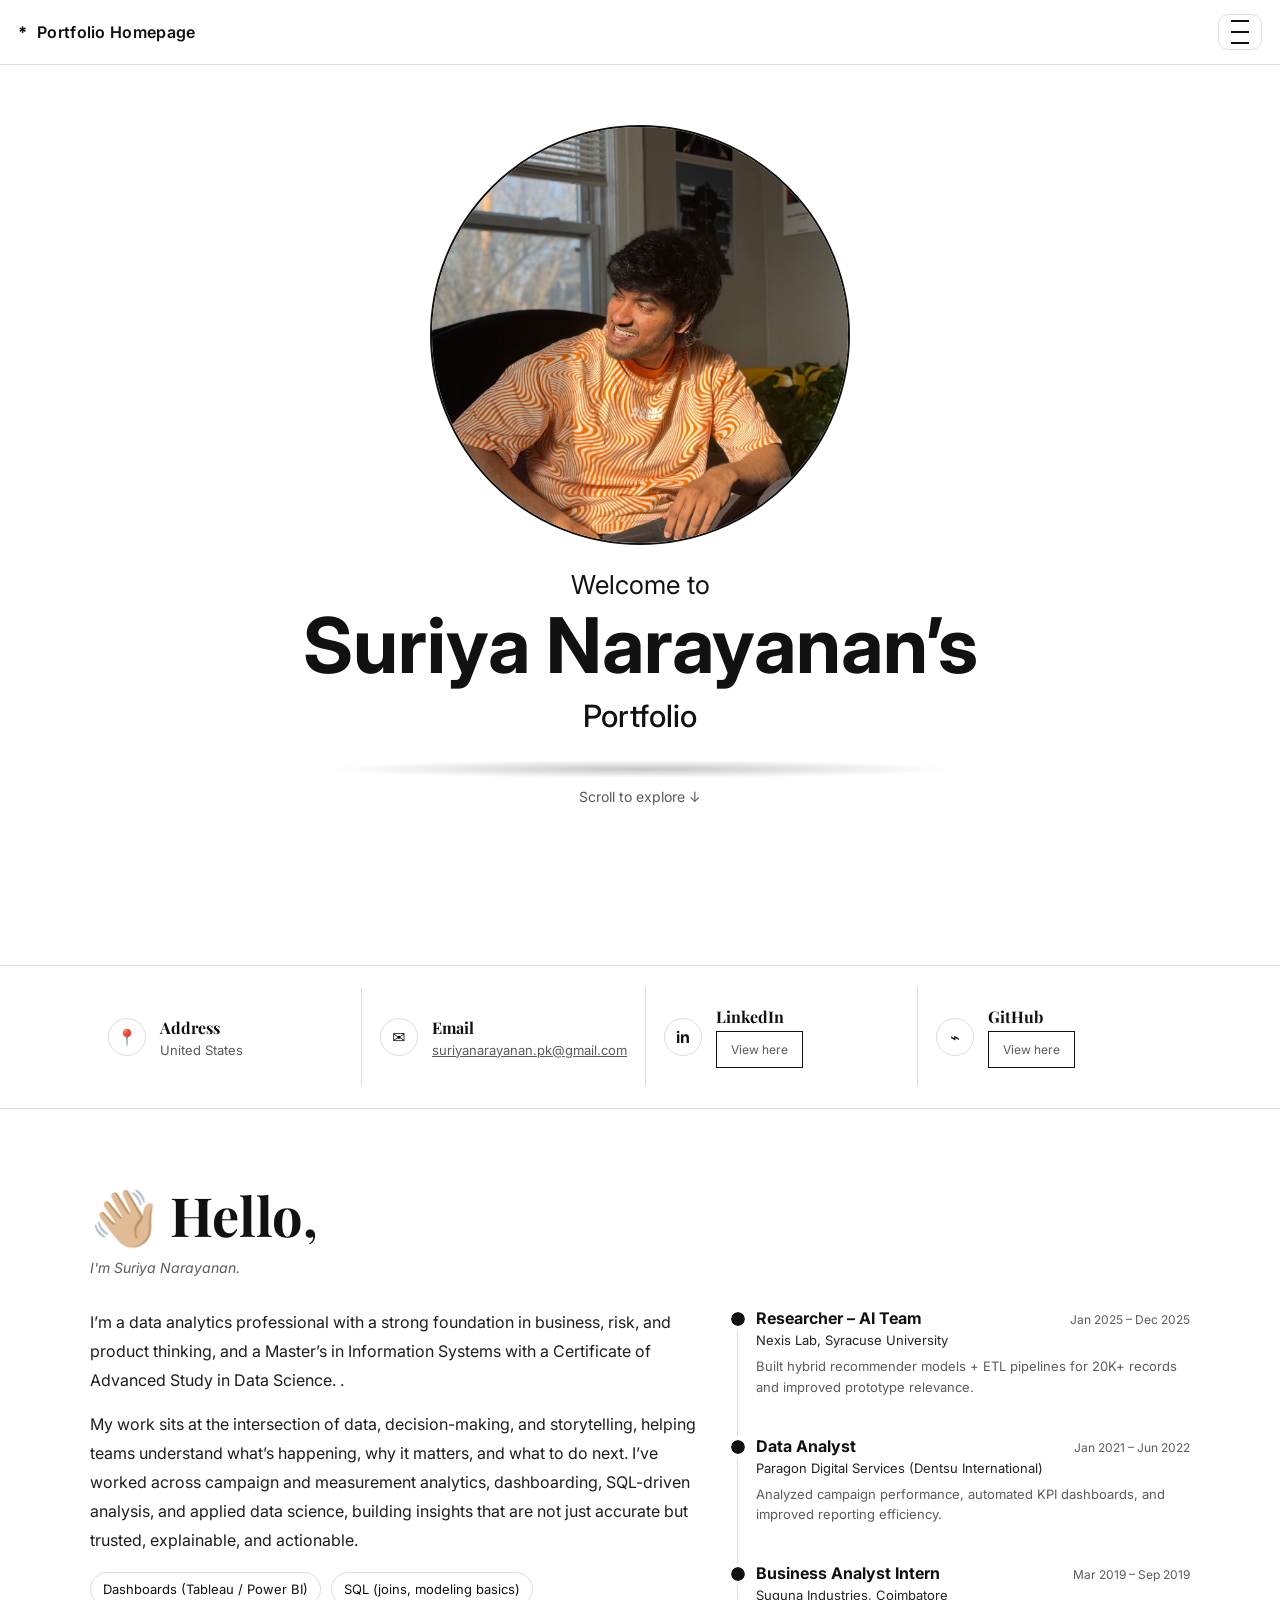
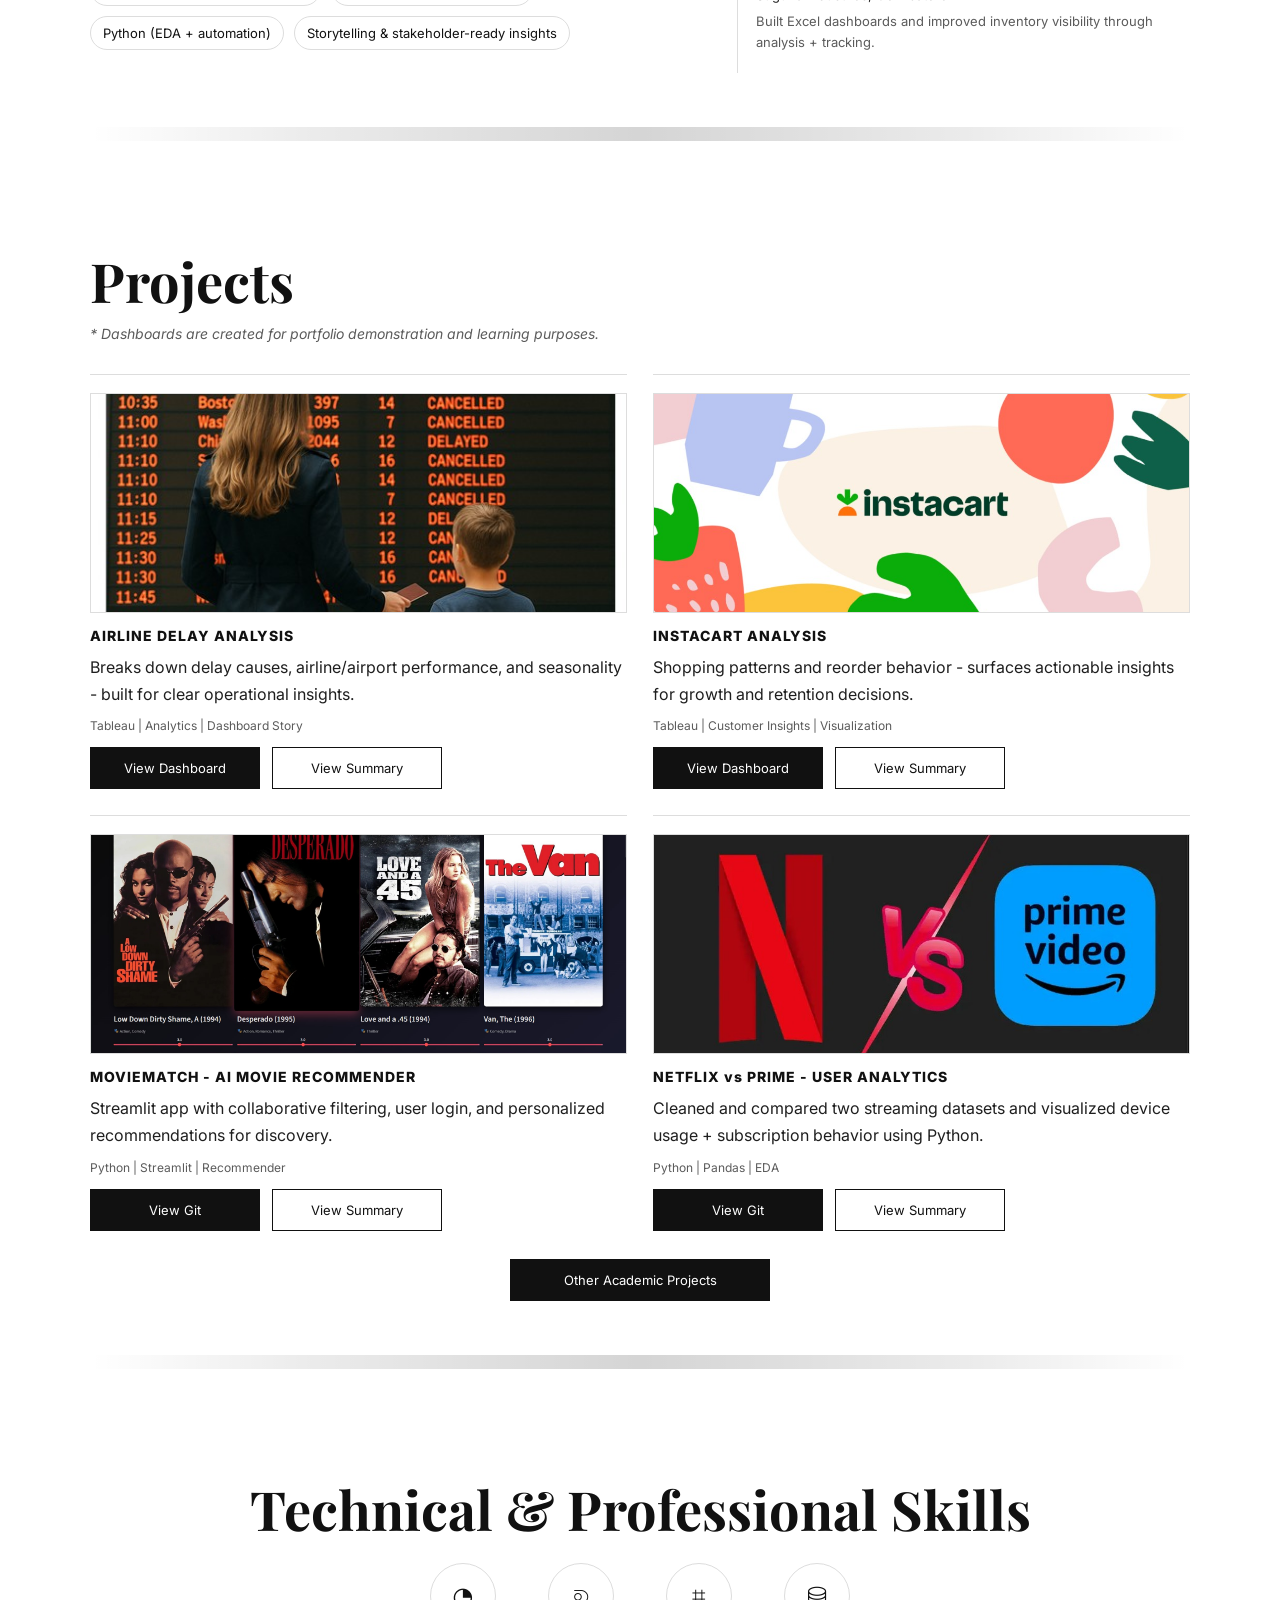
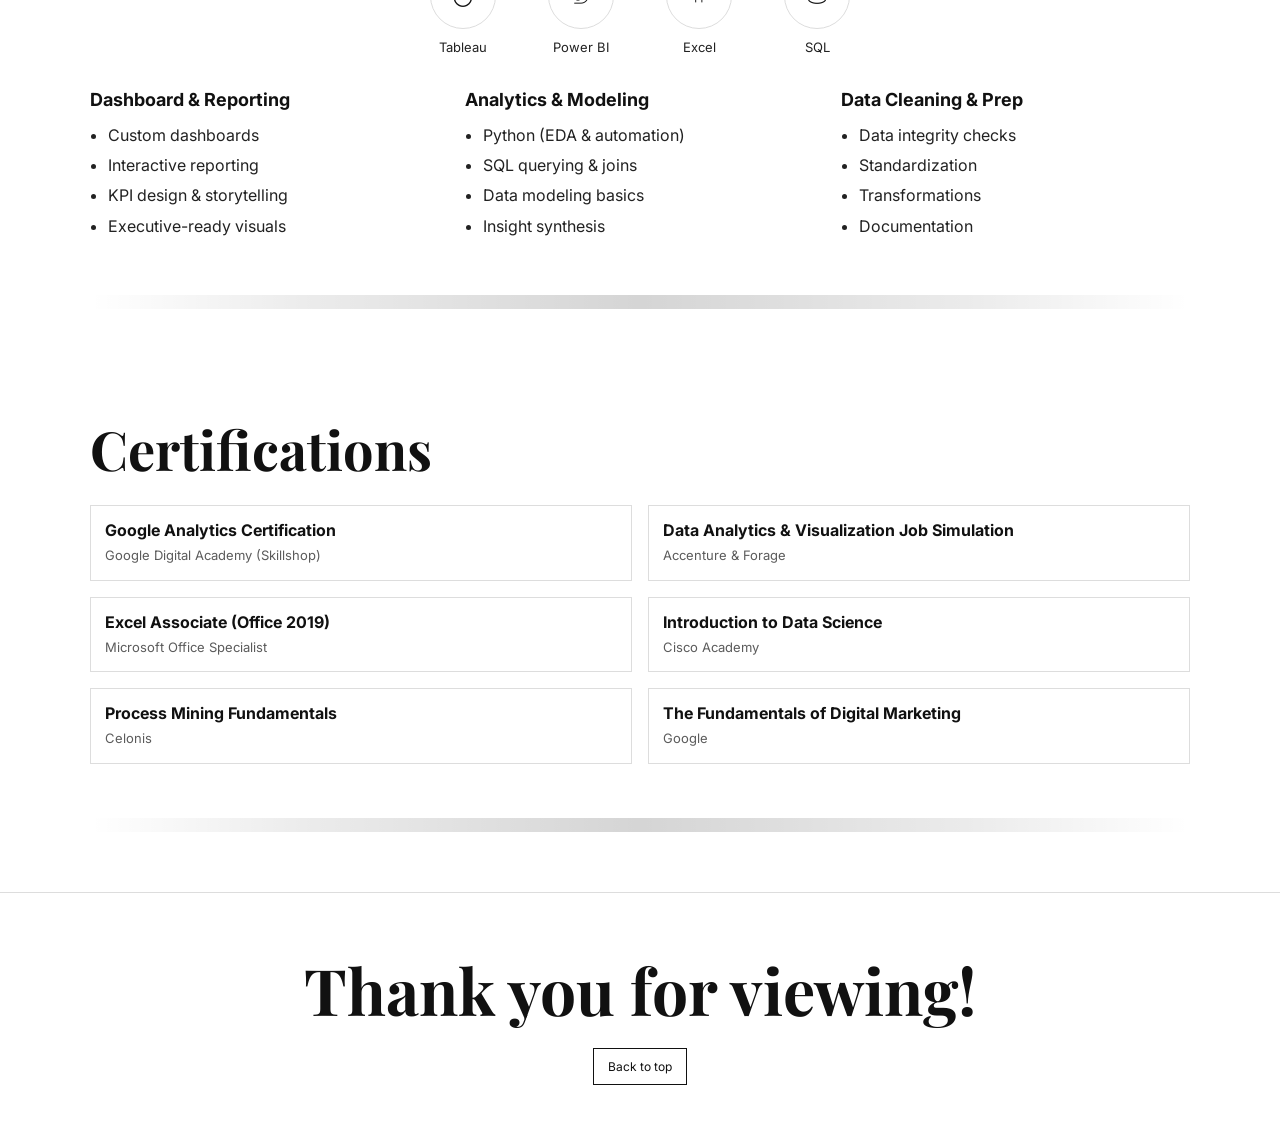
==== index.html @ f756550f "Update homepage animation" ====
<!doctype html>
<html lang="en">
<head>
  <meta charset="utf-8" />
  <meta name="viewport" content="width=device-width,initial-scale=1" />
  <title>Suriya Narayanan | Portfolio</title>
  <link rel="stylesheet" href="style.css" />

  <!-- Icons (simple + recruiter-safe) -->
  <link rel="preconnect" href="https://fonts.googleapis.com">
  <link rel="preconnect" href="https://fonts.gstatic.com" crossorigin>
  <link href="https://fonts.googleapis.com/css2?family=Inter:wght@400;500;600&family=Playfair+Display:wght@500;600;700&display=swap" rel="stylesheet">
</head>

<body>
  <!-- Top bar -->
  <header class="topbar">
    <div class="topbar__inner">
      <div class="brand">
        <span class="brand__mark">*</span>
        <span class="brand__text">Portfolio Homepage</span>
      </div>

      <button class="menuBtn" id="menuBtn" aria-label="Open navigation" aria-expanded="false">
        <span></span><span></span><span></span>
      </button>
    </div>

    <!-- Slide-down menu -->
    <nav class="menu" id="menu" aria-label="Primary navigation">
      <a href="#about">About</a>
      <a href="#projects">Projects</a>
      <a href="#skills">Skills</a>
      <a href="#certifications">Certifications</a>
      <a href="#contact">Contact</a>
      <a href="other-academic-projects.html">Other Academic Projects</a>
    </nav>
  </header>

  <!-- HERO -->
 <header id="home" class="hero">
  <div class="hero_inner">
    <img class="hero_avatar" src="assets/profile.jpg" alt="Suriya Narayanan" />

    <p class="hero_kicker">Welcome to</p>

    <h1 class="hero_title reveal">
        Suriya  Narayanan’s
    </h1>

    <h2 class="hero_subtitle">Portfolio</h2>

    <div class="brush_divider" aria-hidden="true"></div>

    <p class="hero_scroll">Scroll to explore ↓</p>
  </div>
</header>

    <!-- CONTACT STRIP (you wanted this to appear after a small scroll) -->
    <section class="contactStrip" id="contact">
      <div class="contactStrip__inner">
        <div class="contactCard">
          <div class="contactIcon">📍</div>
          <div>
            <div class="contactLabel">Address</div>
            <div class="contactValue">United States</div>
          </div>
        </div>

        <div class="contactCard">
          <div class="contactIcon">✉️</div>
          <div>
            <div class="contactLabel">Email</div>
            <div class="contactValue">
              <a href="mailto:suriyanarayanan.pk@gmail.com">suriyanarayanan.pk@gmail.com</a>
            </div>
          </div>
        </div>

        <div class="contactCard">
          <div class="contactIcon">in</div>
          <div>
            <div class="contactLabel">LinkedIn</div>
            <div class="contactValue">
              <a class="miniBtn" target="_blank" rel="noopener" href="https://www.linkedin.com/in/suriya-narayanan-syr18">View here</a>
            </div>
          </div>
        </div>

        <div class="contactCard">
          <div class="contactIcon">⌁</div>
          <div>
            <div class="contactLabel">GitHub</div>
            <div class="contactValue">
              <a class="miniBtn" target="_blank" rel="noopener" href="https://github.com/suriyanarayanan18">View here</a>
            </div>
          </div>
        </div>
      </div>
    </section>

    <!-- ABOUT -->
    <section class="section" id="about">
      <div class="container">
        <h3 class="sectionTitle">👋🏼 Hello,
        </h3>
        <p class="sectionNote">I'm Suriya Narayanan.</p>

        <div class="aboutGrid">
          <!-- LEFT: text -->
          <div class="aboutText">
            <p class="lead">
              I’m a data analytics professional with a strong foundation in business, risk, and product thinking, 
              and a Master’s in Information Systems with a Certificate of Advanced Study in Data Science. 
              .
            </p>

            <p>
              My work sits at the intersection of data, decision-making, and storytelling, helping teams understand what’s happening, why it matters, and what to do next.
            I’ve worked across campaign and measurement analytics, dashboarding, SQL-driven analysis, and applied data science, building insights that are not just accurate but trusted, explainable, and actionable.
            </p>

            <div class="aboutBullets">
              <div class="pill">Dashboards (Tableau / Power BI)</div>
              <div class="pill">SQL (joins, modeling basics)</div>
              <div class="pill">Python (EDA + automation)</div>
              <div class="pill">Storytelling & stakeholder-ready insights</div>
            </div>
          </div>

          <!-- RIGHT: timeline / flow -->
          <div class="timeline" aria-label="Experience timeline">
            <div class="timelineItem">
              <div class="dot"></div>
              <div class="timelineContent">
                <div class="timelineTop">
                  <span class="timelineRole">Researcher – AI Team</span>
                  <span class="timelineYear">Jan 2025 – Dec 2025</span>
                </div>
                <div class="timelineOrg">Nexis Lab, Syracuse University</div>
                <div class="timelineDesc">
                  Built hybrid recommender models + ETL pipelines for 20K+ records and improved prototype relevance. 
                </div>
              </div>
            </div>

            <div class="timelineItem">
              <div class="dot"></div>
              <div class="timelineContent">
                <div class="timelineTop">
                  <span class="timelineRole">Data Analyst</span>
                  <span class="timelineYear">Jan 2021 – Jun 2022</span>
                </div>
                <div class="timelineOrg">Paragon Digital Services (Dentsu International)</div>
                <div class="timelineDesc">
                  Analyzed campaign performance, automated KPI dashboards, and improved reporting efficiency. 
                </div>
              </div>
            </div>

            <div class="timelineItem">
              <div class="dot"></div>
              <div class="timelineContent">
                <div class="timelineTop">
                  <span class="timelineRole">Business Analyst Intern</span>
                  <span class="timelineYear">Mar 2019 – Sep 2019</span>
                </div>
                <div class="timelineOrg">Suguna Industries, Coimbatore</div>
                <div class="timelineDesc">
                  Built Excel dashboards and improved inventory visibility through analysis + tracking. 
                </div>
              </div>
            </div>

          </div>
        </div>

        <div class="divider" aria-hidden="true"></div>
      </div>
    </section>

    <!-- PROJECTS -->
    <section class="section" id="projects">
      <div class="container">
        <h2 class="sectionTitle">Projects</h2>
        <p class="sectionNote">* Dashboards are created for portfolio demonstration and learning purposes.</p>

        <div class="projectGrid">

          <!-- 1: Airline -->
          <article class="projectCard">
            <img class="projectImg" src="assets/airline.jpg" alt="Airline Delay Analysis preview" />
            <div class="projectBody">
              <h3 class="projectTitle">AIRLINE DELAY ANALYSIS</h3>
              <p class="projectDesc">
                Breaks down delay causes, airline/airport performance, and seasonality - built for clear operational insights.
              </p>
              <p class="projectMeta">Tableau | Analytics | Dashboard Story</p>

              <div class="btnRow">
                <a class="btn btnPrimary" href="https://public.tableau.com/app/profile/suriya.narayanan8214/viz/VADFINAL/Story1">View Dashboard</a>
                <a class="btn btnGhost" href="airline-delay-summary.html">View Summary</a>
              </div>
            </div>
          </article>

          <!-- 2: Instacart -->
          <article class="projectCard">
            <img class="projectImg" src="assets/instacart.jpg" alt="Instacart Analysis preview" />
            <div class="projectBody">
              <h3 class="projectTitle">INSTACART ANALYSIS</h3>
              <p class="projectDesc">
                Shopping patterns and reorder behavior - surfaces actionable insights for growth and retention decisions.
              </p>
              <p class="projectMeta">Tableau | Customer Insights | Visualization</p>

              <div class="btnRow">
                <a class="btn btnPrimary" href="https://public.tableau.com/app/profile/suriya.narayanan8214/viz/INSTACARTAnalysis/InstacartAnalysis">View Dashboard</a>
                <a class="btn btnGhost" href="instacart-summary.html">View Summary</a>
              </div>
            </div>
          </article>

          <!-- 3: MovieMatch (bottom left) -->
          <article class="projectCard">
            <img class="projectImg" src="assets/moviematch.jpg" alt="MovieMatch preview" />
            <div class="projectBody">
              <h3 class="projectTitle">MOVIEMATCH - AI MOVIE RECOMMENDER</h3>
              <p class="projectDesc">
                Streamlit app with collaborative filtering, user login, and personalized recommendations for discovery.
              </p>
              <p class="projectMeta">Python | Streamlit | Recommender</p>

              <div class="btnRow">
                <a class="btn btnPrimary" target="_blank" rel="noopener" href="https://github.com/suriyanarayanan18/Movie-match">View Git</a>
                <a class="btn btnGhost" href="moviematch-summary.html">View Summary</a>
              </div>
            </div>
          </article>

          <!-- 4: Netflix vs Prime (bottom right) -->
          <article class="projectCard">
            <img class="projectImg" src="assets/netflixprime.jpg" alt="Netflix vs Prime preview" />
            <div class="projectBody">
              <h3 class="projectTitle">NETFLIX vs PRIME - USER ANALYTICS</h3>
              <p class="projectDesc">
                Cleaned and compared two streaming datasets and visualized device usage + subscription behavior using Python.
              </p>
              <p class="projectMeta">Python | Pandas | EDA</p>

              <div class="btnRow">
                <a class="btn btnPrimary" target="_blank" rel="noopener" href="https://github.com/suriyanarayanan18">View Git</a>
                <a class="btn btnGhost" href="streaming-summary.html">View Summary</a>
              </div>
            </div>
          </article>

        </div>

        <div class="centerCta">
          <a class="btn btnPrimary btnWide" href="other-academic-projects.html">Other Academic Projects</a>
        </div>

        <div class="divider" aria-hidden="true"></div>
      </div>
    </section>

    <!-- SKILLS -->
    <section class="section" id="skills">
      <div class="container">
        <h2 class="sectionTitle center">Technical &amp; Professional Skills</h2>

        <div class="skillIcons">
          <div class="skillIcon">
            <div class="skillCircle">◔</div>
            <div class="skillLabel">Tableau</div>
          </div>
          <div class="skillIcon">
            <div class="skillCircle">⟄</div>
            <div class="skillLabel">Power BI</div>
          </div>
          <div class="skillIcon">
            <div class="skillCircle">⌗</div>
            <div class="skillLabel">Excel</div>
          </div>
          <div class="skillIcon">
            <div class="skillCircle">⛁</div>
            <div class="skillLabel">SQL</div>
          </div>
        </div>

        <div class="skillsGrid">
          <div class="skillBlock">
            <h3>Dashboard &amp; Reporting</h3>
            <ul>
              <li>Custom dashboards</li>
              <li>Interactive reporting</li>
              <li>KPI design &amp; storytelling</li>
              <li>Executive-ready visuals</li>
            </ul>
          </div>

          <div class="skillBlock">
            <h3>Analytics &amp; Modeling</h3>
            <ul>
              <li>Python (EDA &amp; automation)</li>
              <li>SQL querying &amp; joins</li>
              <li>Data modeling basics</li>
              <li>Insight synthesis</li>
            </ul>
          </div>

          <div class="skillBlock">
            <h3>Data Cleaning &amp; Prep</h3>
            <ul>
              <li>Data integrity checks</li>
              <li>Standardization</li>
              <li>Transformations</li>
              <li>Documentation</li>
            </ul>
          </div>
        </div>

        <div class="divider" aria-hidden="true"></div>
      </div>
    </section>

    <!-- CERTIFICATIONS -->
    <section class="section" id="certifications">
      <div class="container">
        <h2 class="sectionTitle">Certifications</h2>

        <div class="certGrid">
          <div class="certCard">
            <div class="certTitle">Google Analytics Certification</div>
            <div class="certMeta">Google Digital Academy (Skillshop)</div>
          </div>

          <div class="certCard">
            <div class="certTitle">Data Analytics &amp; Visualization Job Simulation</div>
            <div class="certMeta">Accenture &amp; Forage</div>
          </div>

          <div class="certCard">
            <div class="certTitle">Excel Associate (Office 2019)</div>
            <div class="certMeta">Microsoft Office Specialist</div>
          </div>

          <div class="certCard">
            <div class="certTitle">Introduction to Data Science</div>
            <div class="certMeta">Cisco Academy</div>
          </div>
        

         <div class="certCard">
            <div class="certTitle">Process Mining Fundamentals</div>
            <div class="certMeta">Celonis</div>
          </div>
        

         <div class="certCard">
            <div class="certTitle">The Fundamentals of Digital Marketing</div>
            <div class="certMeta">Google</div>
          </div>
        </div>

        

        <div class="divider" aria-hidden="true"></div>
      </div>
    </section>

    <!-- FOOTER -->
    <footer class="footer">
      <div class="footer__inner">
        <h3 class="footerTitle">Thank you for viewing!</h3>
        <a class="miniBtn" href="#top">Back to top</a>
      </div>
    </footer>
  </main>

  <script src="script.js"></script>
</body>
</html>
---- style.css ----
:root{
  --bg: #ffffff;
  --ink: #111111;
  --muted: #5b5b5b;
  --line: #dddddd;

  --serif: "Playfair Display", serif;
  --sans: "Inter", system-ui, -apple-system, Segoe UI, Roboto, Arial, sans-serif;
}

*{ box-sizing:border-box; }
html{ scroll-behavior:smooth; }
body{
  margin:0;
  background:var(--bg);
  color:var(--ink);
  font-family:var(--sans);
}

a{ color:inherit; }
.container{
  width:min(1100px, 92vw);
  margin:0 auto;
}

/* ===== Top bar ===== */
.topbar{
  position:sticky;
  top:0;
  z-index:50;
  background:rgba(255,255,255,0.92);
  backdrop-filter: blur(6px);
  border-bottom:1px solid var(--line);
}
.topbar__inner{
  display:flex;
  align-items:center;
  justify-content:space-between;
  padding:14px 18px;
}
.brand{
  display:flex;
  align-items:center;
  gap:10px;
  font-family:var(--sans);
}
.brand__mark{ font-weight:800; }
.brand__text{ font-weight:600; letter-spacing:0.3px; }

.menuBtn{
  width:44px;
  height:36px;
  border:1px solid var(--line);
  background:#fff;
  border-radius:10px;
  display:grid;
  place-items:center;
  cursor:pointer;
}
.menuBtn span{
  display:block;
  width:18px;
  height:2px;
  background:#111;
  margin:2px 0;
}

.menu{
  display:none;
  border-top:1px solid var(--line);
  padding:10px 18px 16px;
  gap:10px;
}
.menu.open{ display:flex; flex-wrap:wrap; }
.menu a{
  text-decoration:none;
  border:1px solid var(--line);
  padding:8px 10px;
  border-radius:999px;
  font-size:14px;
  background:#fff;
}
.menu a:hover{ border-color:#bbb; }

/* ===== HERO ===== */
.hero{
  min-height: 100vh;
  display: flex;
  align-items: flex-start;   /* move content up */
  justify-content: center;
  padding: 60px 24px 80px;   /* reduce top padding */
}

.hero_inner{
  width: min(980px, 100%);
  text-align: center;
  margin-inline: auto;
}

/* BIGGER IMAGE */
.hero_avatar{
  width: 420px;     /* 🔥 increased from 320 */
  height: 420px;
  border-radius: 50%;
  object-fit: cover;
  border: 2px solid #111;
  display: block;
  margin: 0 auto 24px;
}

/* Welcome text */
.hero_kicker{
  font-size: 26px;
  margin: 0 0 6px;
}

/* Name */
.hero_title{
  font-size: clamp(48px, 6vw, 84px);
  line-height: 1.05;
  margin: 0 0 10px;
}

/* Subtitle */
.hero_subtitle{
  font-size: clamp(22px, 2.4vw, 36px);
  margin: 0;
  font-weight: 500;
}

/* brush divider */
.brush_divider{
  width: min(620px, 92%);
  height: 18px;
  margin: 26px auto 10px;
  background: radial-gradient(closest-side, rgba(0,0,0,0.4), rgba(0,0,0,0.0));
  opacity: 0.55;
}

/* scroll hint */
.hero_scroll{
  margin-top: 8px;
  font-size: 14px;
  opacity: 0.7;
}
/* “paint brush” divider (minimal, black/gray) */
.brushDivider{
  width:min(680px, 86vw);
  height:18px;
  margin:26px auto 10px;
  border-radius:999px;
  background:
    linear-gradient(90deg,
      rgba(0,0,0,0) 0%,
      rgba(0,0,0,0.18) 18%,
      rgba(0,0,0,0.35) 50%,
      rgba(0,0,0,0.18) 82%,
      rgba(0,0,0,0) 100%);
  filter: blur(0.1px);
  opacity:0.8;
}

/* ===== Contact strip ===== */
.contactStrip{
  border-top:1px solid var(--line);
  border-bottom:1px solid var(--line);
  padding:22px 0;
}
.contactStrip__inner{
  width:min(1100px, 92vw);
  margin:0 auto;
  display:grid;
  grid-template-columns: repeat(4, 1fr);
  gap:0;
}
.contactCard{
  display:flex;
  gap:14px;
  align-items:center;
  padding:18px 18px;
  border-right:1px solid var(--line);
}
.contactCard:last-child{ border-right:none; }

.contactIcon{
  width:38px;
  height:38px;
  border:1px solid var(--line);
  border-radius:999px;
  display:grid;
  place-items:center;
  font-weight:700;
}
.contactLabel{
  font-family:var(--serif);
  font-weight:700;
}
.contactValue{
  margin-top:4px;
  font-size:13px;
  color:var(--muted);
}
.contactValue a{ color:inherit; }

/* ===== Sections ===== */
.section{ padding:70px 0 28px; }
.sectionTitle{
  font-family:var(--serif);
  font-size:54px;
  margin:0 0 8px;
}
.sectionTitle.center{ text-align:center; }
.sectionNote{
  margin:0 0 32px;
  color:var(--muted);
  font-size:14px;
  font-style:italic;
}

/* minimal divider between sections */
.divider{
  margin:54px 0 6px;
  height:14px;
  border-radius:999px;
  background:
    linear-gradient(90deg,
      rgba(0,0,0,0) 0%,
      rgba(0,0,0,0.14) 20%,
      rgba(0,0,0,0.30) 50%,
      rgba(0,0,0,0.14) 80%,
      rgba(0,0,0,0) 100%);
  opacity:0.55;
}

/* ===== About (text left, timeline right) ===== */
.aboutGrid{
  display:grid;
  grid-template-columns: 1.15fr 0.85fr;
  gap:34px;
  align-items:start;
}
.lead{
  font-size:16px;
  line-height:1.8;
  margin:0 0 14px;
}
.aboutText p{
  line-height:1.8;
  color:#1d1d1d;
}
.aboutBullets{
  margin-top:18px;
  display:flex;
  flex-wrap:wrap;
  gap:10px;
}
.pill{
  border:1px solid var(--line);
  border-radius:999px;
  padding:8px 12px;
  font-size:13px;
  background:#fff;
}

.timeline{
  border-left:1px solid var(--line);
  padding-left:18px;
}
.timelineItem{
  position:relative;
  padding:0 0 20px 0;
  margin:0 0 18px 0;
}
.timelineItem:last-child{ margin-bottom:0; }
.dot{
  position:absolute;
  left:-25px;
  top:4px;
  width:14px;
  height:14px;
  border-radius:999px;
  background:#111;
  outline:4px solid #fff;
}
.timelineTop{
  display:flex;
  justify-content:space-between;
  gap:12px;
  align-items:baseline;
}
.timelineRole{
  font-weight:700;
}
.timelineYear{
  color:var(--muted);
  font-size:12px;
  white-space:nowrap;
}
.timelineOrg{
  color:#222;
  margin-top:4px;
  font-size:13px;
}
.timelineDesc{
  margin-top:8px;
  color:var(--muted);
  font-size:13px;
  line-height:1.6;
}

/* ===== Projects ===== */
.projectGrid{
  display:grid;
  grid-template-columns: repeat(2, 1fr);
  gap:26px;
}
.projectCard{
  border-top:1px solid var(--line);
  padding-top:18px;
  display:grid;
  grid-template-columns: 1fr;
  gap:14px;
}
.projectImg{
  width:100%;
  height:220px;
  object-fit:cover;
  border:1px solid var(--line);
  background:#f6f6f6;
}
.projectTitle{
  margin:0;
  font-size:14px;
  letter-spacing:1px;
  font-weight:800;
}
.projectDesc{
  margin:10px 0 10px;
  color:#1f1f1f;
  line-height:1.7;
}
.projectMeta{
  margin:0 0 14px;
  font-size:12px;
  color:var(--muted);
}

/* Buttons (all equal sizing) */
.btnRow{
  display:flex;
  gap:12px;
  flex-wrap:wrap;
}
.btn{
  display:inline-flex;
  justify-content:center;
  align-items:center;
  text-decoration:none;
  font-size:13px;
  padding:10px 12px;
  border-radius:0;
  border:1px solid #111;
  min-width:170px;     /* equal width */
  height:42px;         /* equal height */
}
.btnPrimary{
  background:#111;
  color:#fff;
}
.btnGhost{
  background:#fff;
  color:#111;
}
.btn:hover{ opacity:0.92; }

.centerCta{
  display:flex;
  justify-content:center;
  margin-top:28px;
}
.btnWide{ min-width:260px; }

/* ===== Skills ===== */
.skillIcons{
  display:flex;
  justify-content:center;
  gap:52px;
  margin:18px 0 34px;
}
.skillIcon{ text-align:center; }
.skillCircle{
  width:66px;
  height:66px;
  border-radius:999px;
  border:1px solid var(--line);
  display:grid;
  place-items:center;
  font-size:24px;
}
.skillLabel{
  margin-top:10px;
  font-size:13px;
  color:#222;
}

.skillsGrid{
  display:grid;
  grid-template-columns: repeat(3, 1fr);
  gap:26px;
}
.skillBlock h3{
  margin:0 0 10px;
  font-size:18px;
}
.skillBlock ul{
  margin:0;
  padding-left:18px;
  color:#222;
  line-height:1.9;
}

/* ===== Certifications ===== */
.certGrid{
  display:grid;
  grid-template-columns: repeat(2, 1fr);
  gap:16px;
  margin-top:20px;
}
.certCard{
  border:1px solid var(--line);
  padding:14px 14px;
  background:#fff;
}
.certTitle{
  font-weight:700;
}
.certMeta{
  margin-top:6px;
  color:var(--muted);
  font-size:13px;
  line-height:1.5;
}
.smallNote{
  margin-top:12px;
  color:var(--muted);
  font-size:12px;
}

/* ===== Footer ===== */
.footer{
  margin-top:26px;
  border-top:1px solid var(--line);
  padding:54px 0 60px;
}
.footer__inner{
  width:min(920px, 92vw);
  margin:0 auto;
  text-align:center;
}
.footerTitle{
  font-family:var(--serif);
  font-size:64px;
  margin:0 0 16px;
}

.miniBtn{
  display:inline-block;
  text-decoration:none;
  border:1px solid #111;
  padding:10px 14px;
  font-size:12px;
  background:#fff;
}

/* ===== Responsive ===== */
@media (max-width: 980px){
  .hero__title{ font-size:52px; }
  .sectionTitle{ font-size:44px; }

  .contactStrip__inner{ grid-template-columns:1fr 1fr; }
  .contactCard{ border-right:none; border-bottom:1px solid var(--line); }
  .contactCard:nth-last-child(-n+2){ border-bottom:none; }

  .aboutGrid{ grid-template-columns:1fr; }
  .projectGrid{ grid-template-columns:1fr; }
  .skillsGrid{ grid-template-columns:1fr; }
  .certGrid{ grid-template-columns:1fr; }
}
/* ===== Name reveal animation ===== */
.reveal {
  opacity: 0;
  transform: translateY(18px);
  transition: opacity 900ms ease, transform 900ms ease;
  will-change: opacity, transform;
}

.reveal.is-visible {
  opacity: 1;
  transform: translateY(0);
}

/* Optional: reduce motion for accessibility */
@media (prefers-reduced-motion: reduce) {
  .reveal {
    transition: none;
    transform: none;
    opacity: 1;
  }
}
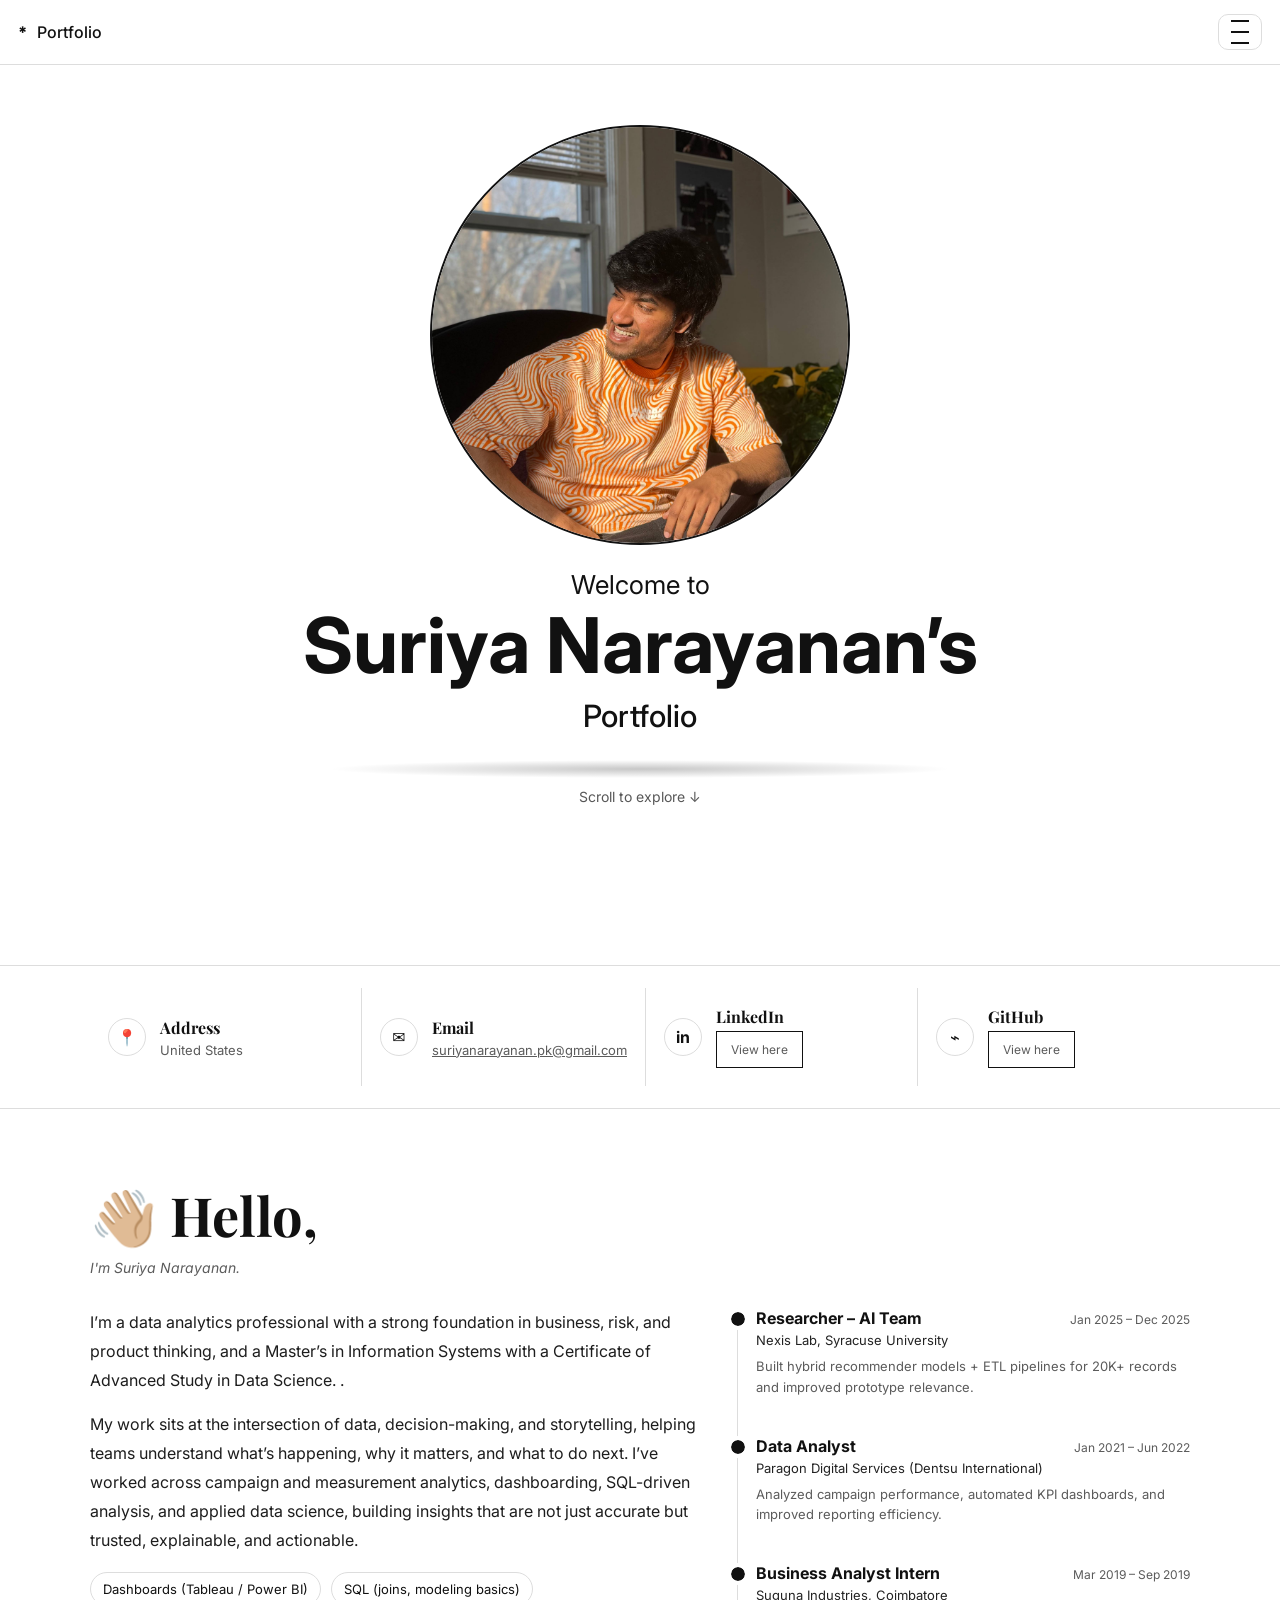
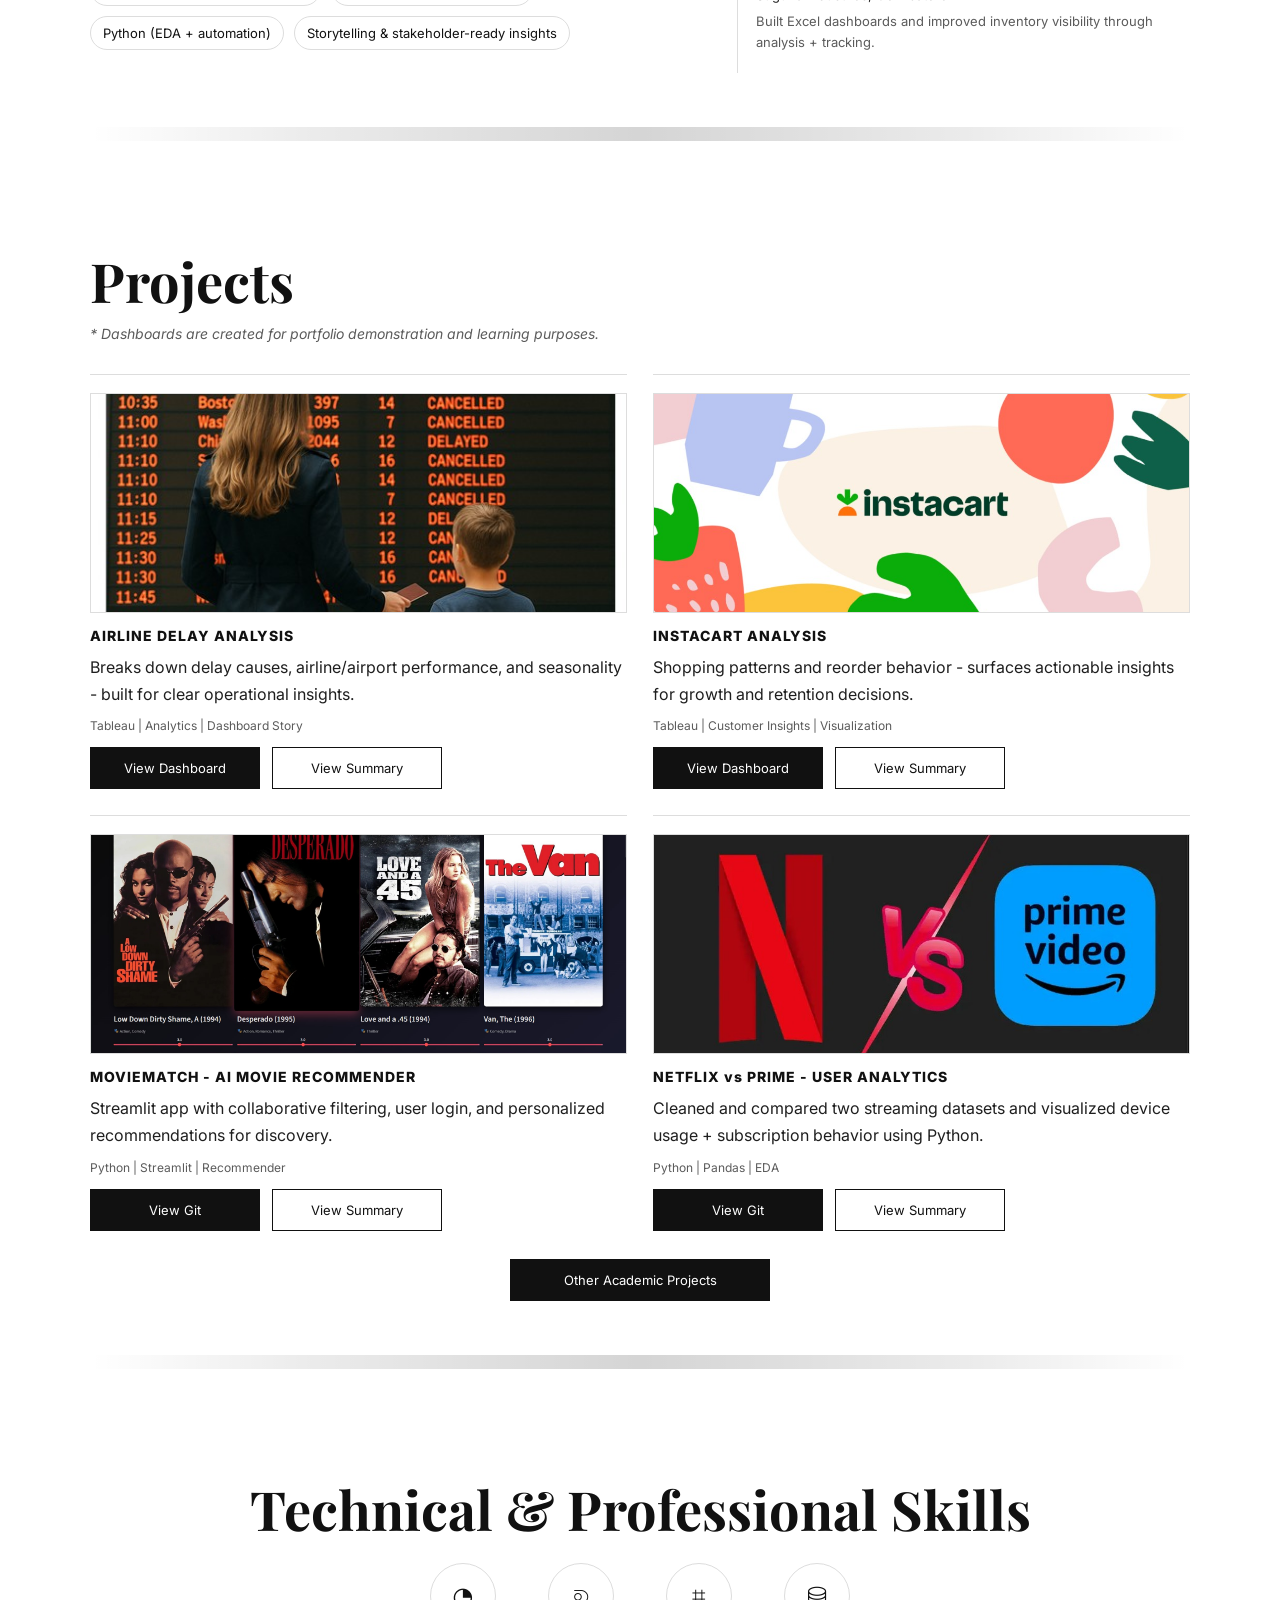
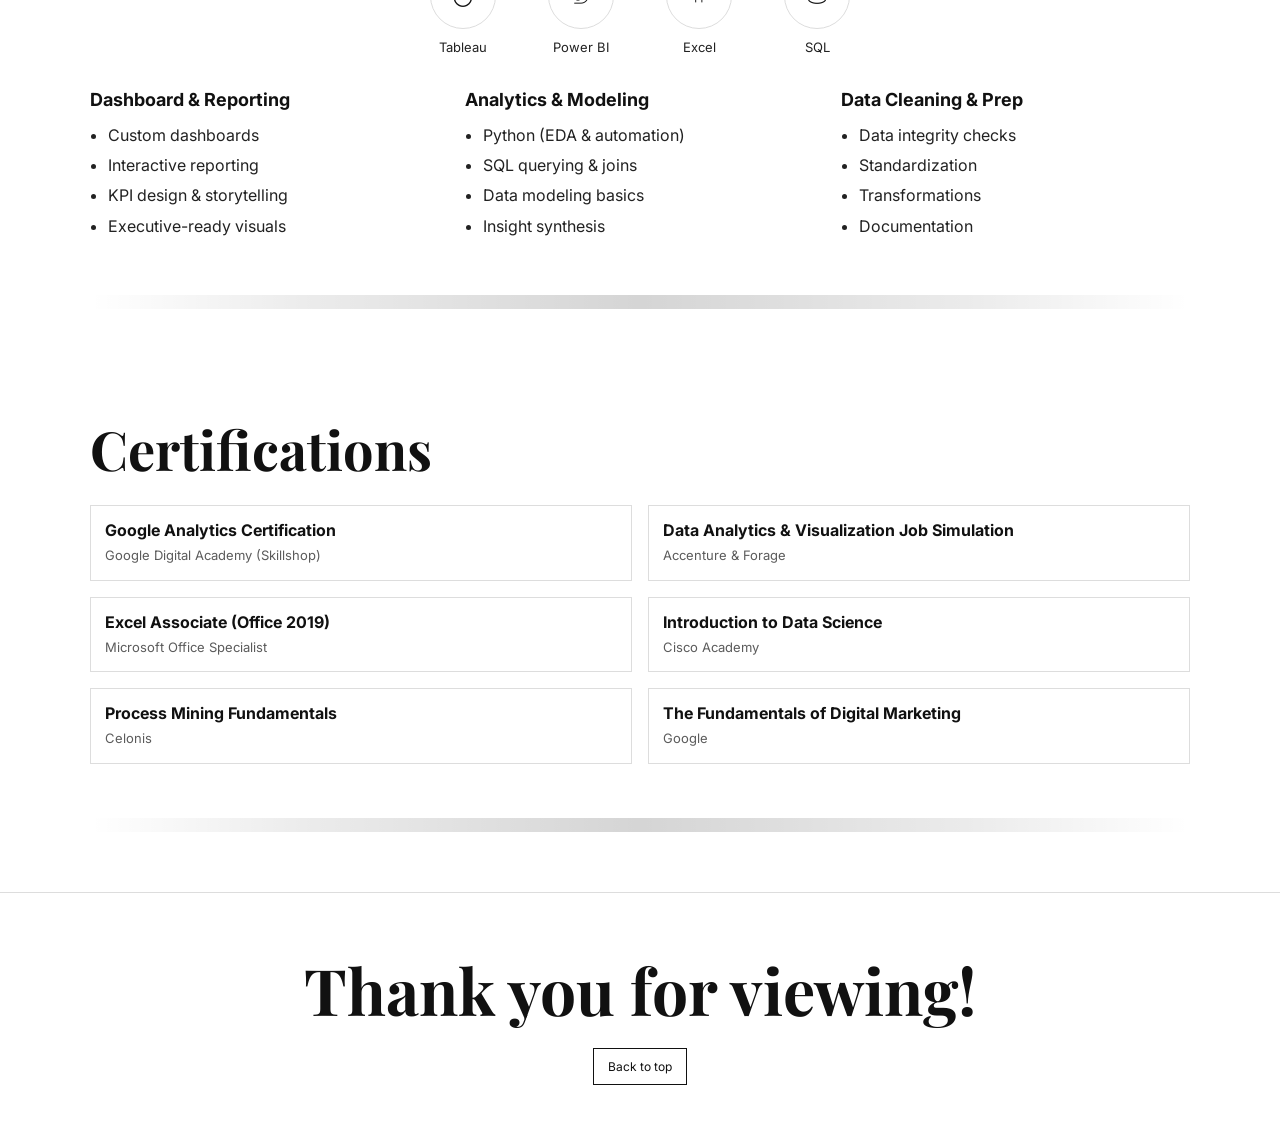
==== commit 74e240da: "Fix Portfolio Homepage link redirect" ====
--- a/index.html
+++ b/index.html
@@ -18,7 +18,7 @@
     <div class="topbar__inner">
       <div class="brand">
         <span class="brand__mark">*</span>
-        <span class="brand__text">Portfolio Homepage</span>
+        <a href="index.html" class="home-link">Portfolio</a>
       </div>
 
       <button class="menuBtn" id="menuBtn" aria-label="Open navigation" aria-expanded="false">
--- a/style.css
+++ b/style.css
@@ -507,3 +507,12 @@
     opacity: 1;
   }
 }
+.home-link {
+  text-decoration: none;
+  color: inherit;
+  font-weight: 500;
+}
+
+.home-link:hover {
+  text-decoration: underline;
+}
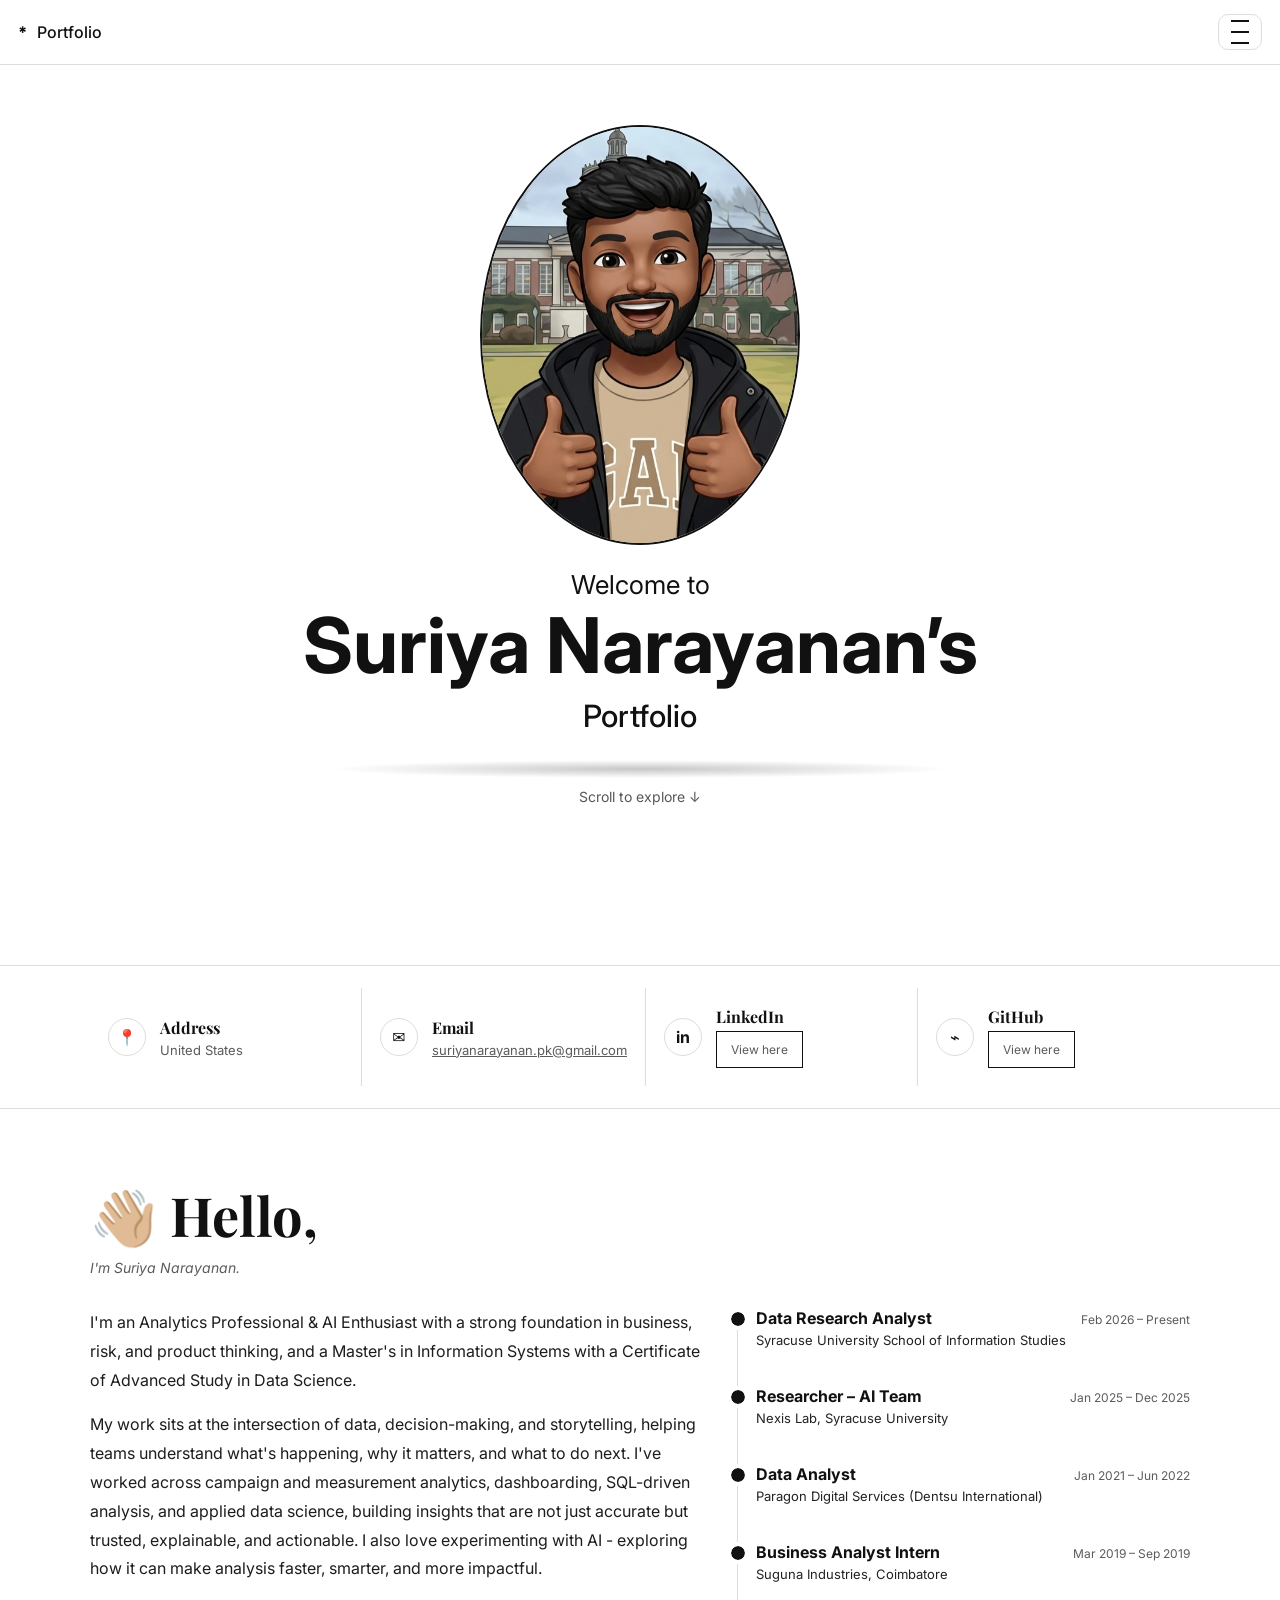
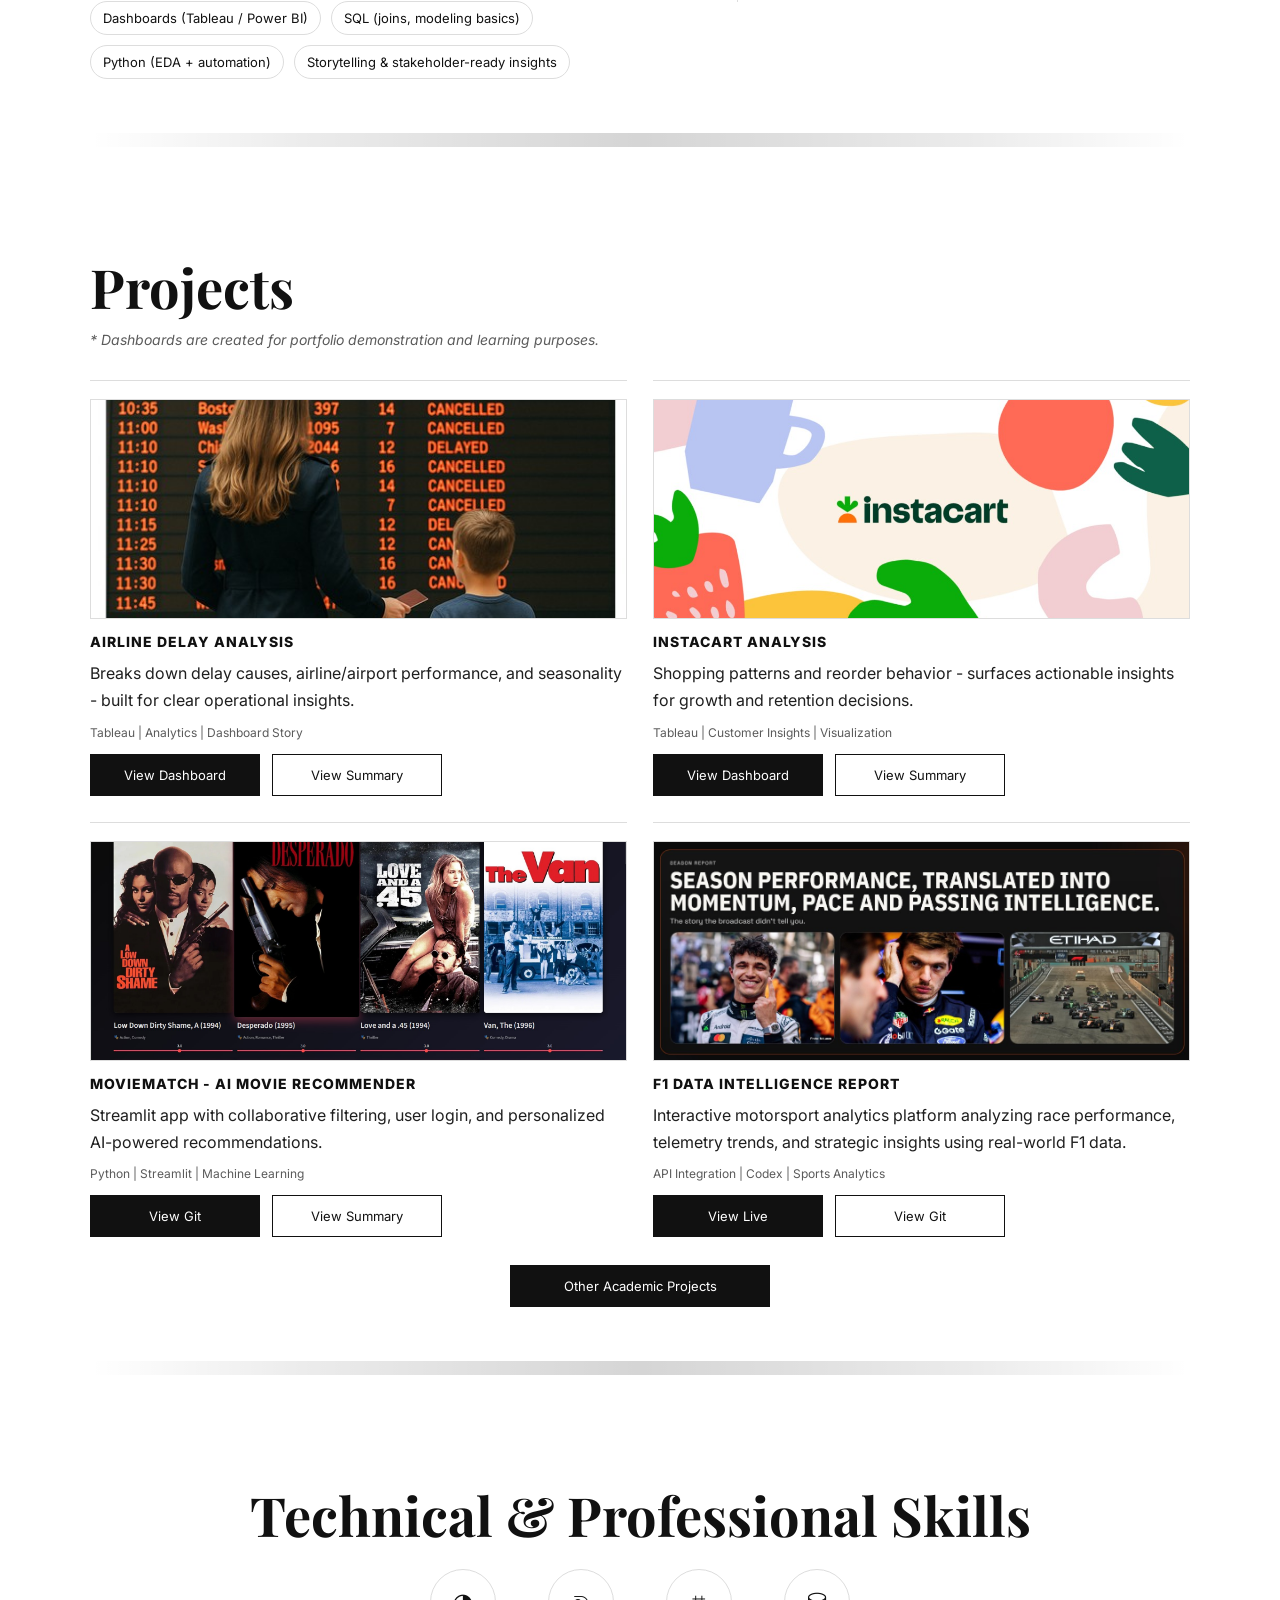
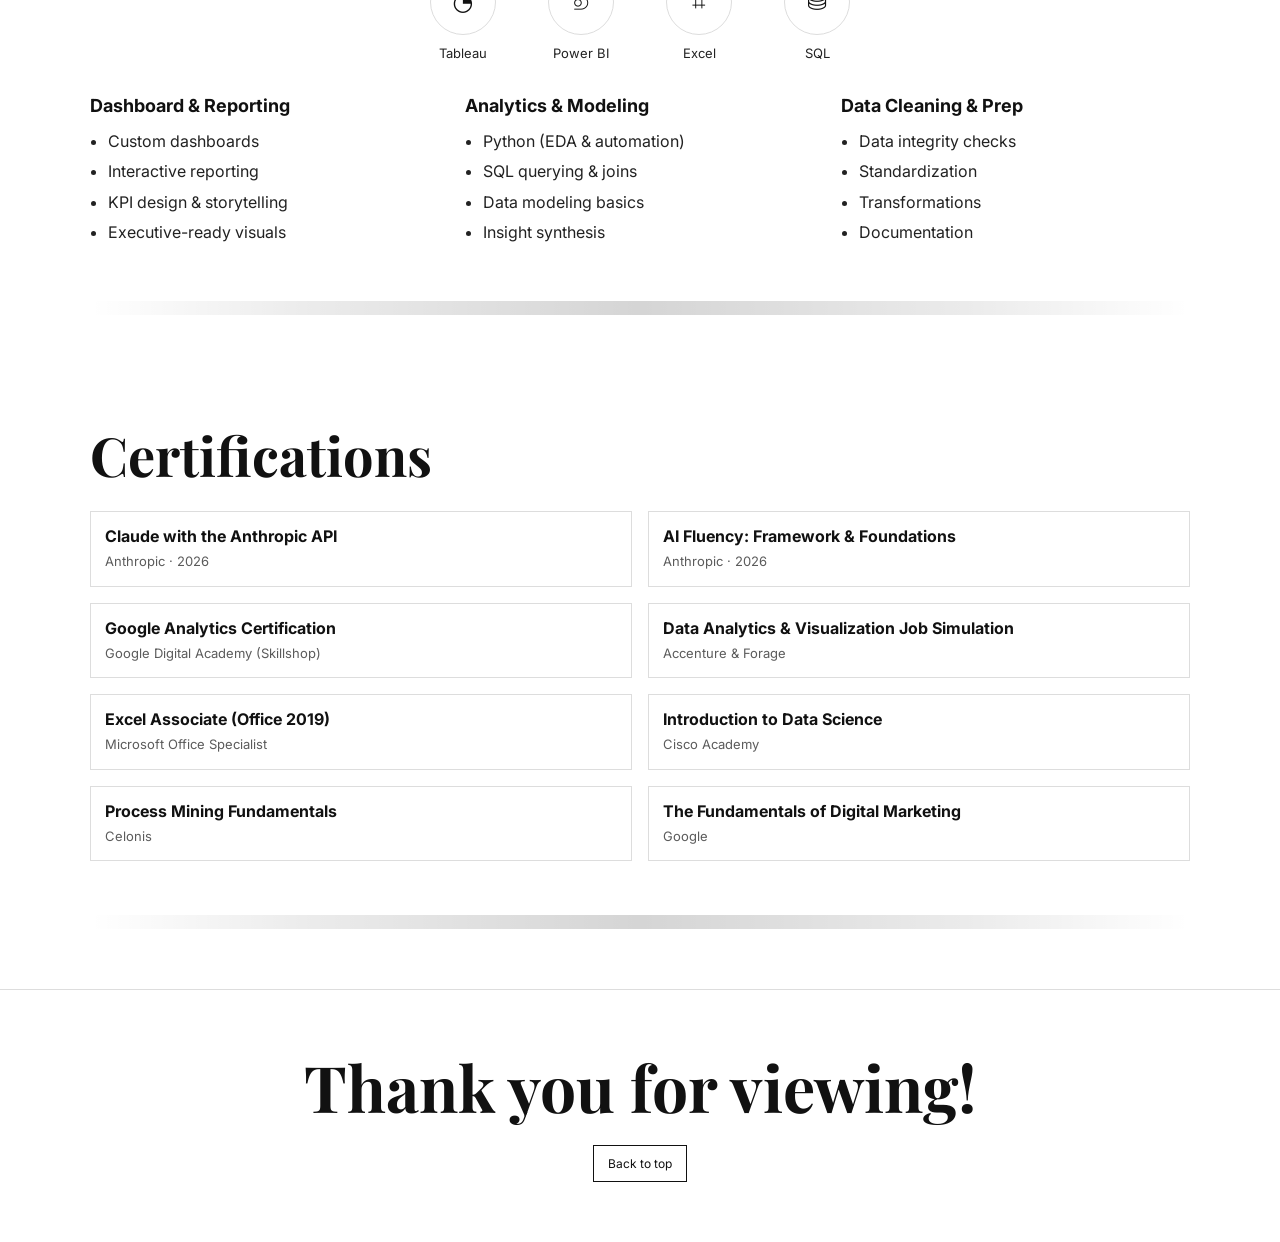
==== commit e91a4636: "Add hero animation and interactive avatar" ====
--- a/index.html
+++ b/index.html
@@ -37,15 +37,19 @@
     </nav>
   </header>
 
-  <!-- HERO -->
- <header id="home" class="hero">
+<header id="home" class="hero">
   <div class="hero_inner">
-    <img class="hero_avatar" src="assets/profile.jpg" alt="Suriya Narayanan" />
+
+    
+
+    <img class="hero_avatar" id="heroAvatar"
+         src="assets/profile.png"
+         alt="Suriya Narayanan" />
 
     <p class="hero_kicker">Welcome to</p>
 
     <h1 class="hero_title reveal">
-        Suriya  Narayanan’s
+        Suriya Narayanan’s
     </h1>
 
     <h2 class="hero_subtitle">Portfolio</h2>
@@ -53,6 +57,7 @@
     <div class="brush_divider" aria-hidden="true"></div>
 
     <p class="hero_scroll">Scroll to explore ↓</p>
+
   </div>
 </header>
 
@@ -110,14 +115,15 @@
           <!-- LEFT: text -->
           <div class="aboutText">
             <p class="lead">
-              I’m a data analytics professional with a strong foundation in business, risk, and product thinking, 
-              and a Master’s in Information Systems with a Certificate of Advanced Study in Data Science. 
-              .
+             I'm an Analytics Professional & AI Enthusiast with a strong foundation in business, risk, and product thinking, 
+             and a Master's in Information Systems with a Certificate of Advanced Study in Data Science.
+          
             </p>
 
             <p>
-              My work sits at the intersection of data, decision-making, and storytelling, helping teams understand what’s happening, why it matters, and what to do next.
-            I’ve worked across campaign and measurement analytics, dashboarding, SQL-driven analysis, and applied data science, building insights that are not just accurate but trusted, explainable, and actionable.
+              My work sits at the intersection of data, decision-making, and storytelling, helping teams understand what's happening, why it matters, and what to do next. 
+              I've worked across campaign and measurement analytics, dashboarding, SQL-driven analysis, and applied data science, building insights that are not just accurate but trusted, explainable, and actionable. 
+              I also love experimenting with AI - exploring how it can make analysis faster, smarter, and more impactful.
             </p>
 
             <div class="aboutBullets">
@@ -128,142 +134,149 @@
             </div>
           </div>
 
-          <!-- RIGHT: timeline / flow -->
-          <div class="timeline" aria-label="Experience timeline">
-            <div class="timelineItem">
-              <div class="dot"></div>
-              <div class="timelineContent">
-                <div class="timelineTop">
-                  <span class="timelineRole">Researcher – AI Team</span>
-                  <span class="timelineYear">Jan 2025 – Dec 2025</span>
-                </div>
-                <div class="timelineOrg">Nexis Lab, Syracuse University</div>
-                <div class="timelineDesc">
-                  Built hybrid recommender models + ETL pipelines for 20K+ records and improved prototype relevance. 
-                </div>
-              </div>
-            </div>
-
-            <div class="timelineItem">
-              <div class="dot"></div>
-              <div class="timelineContent">
-                <div class="timelineTop">
-                  <span class="timelineRole">Data Analyst</span>
-                  <span class="timelineYear">Jan 2021 – Jun 2022</span>
-                </div>
-                <div class="timelineOrg">Paragon Digital Services (Dentsu International)</div>
-                <div class="timelineDesc">
-                  Analyzed campaign performance, automated KPI dashboards, and improved reporting efficiency. 
-                </div>
-              </div>
-            </div>
-
-            <div class="timelineItem">
-              <div class="dot"></div>
-              <div class="timelineContent">
-                <div class="timelineTop">
-                  <span class="timelineRole">Business Analyst Intern</span>
-                  <span class="timelineYear">Mar 2019 – Sep 2019</span>
-                </div>
-                <div class="timelineOrg">Suguna Industries, Coimbatore</div>
-                <div class="timelineDesc">
-                  Built Excel dashboards and improved inventory visibility through analysis + tracking. 
-                </div>
-              </div>
-            </div>
-
-          </div>
-        </div>
-
-        <div class="divider" aria-hidden="true"></div>
-      </div>
-    </section>
-
-    <!-- PROJECTS -->
-    <section class="section" id="projects">
-      <div class="container">
-        <h2 class="sectionTitle">Projects</h2>
-        <p class="sectionNote">* Dashboards are created for portfolio demonstration and learning purposes.</p>
-
-        <div class="projectGrid">
-
-          <!-- 1: Airline -->
-          <article class="projectCard">
-            <img class="projectImg" src="assets/airline.jpg" alt="Airline Delay Analysis preview" />
-            <div class="projectBody">
-              <h3 class="projectTitle">AIRLINE DELAY ANALYSIS</h3>
-              <p class="projectDesc">
-                Breaks down delay causes, airline/airport performance, and seasonality - built for clear operational insights.
-              </p>
-              <p class="projectMeta">Tableau | Analytics | Dashboard Story</p>
-
-              <div class="btnRow">
-                <a class="btn btnPrimary" href="https://public.tableau.com/app/profile/suriya.narayanan8214/viz/VADFINAL/Story1">View Dashboard</a>
-                <a class="btn btnGhost" href="airline-delay-summary.html">View Summary</a>
-              </div>
-            </div>
-          </article>
-
-          <!-- 2: Instacart -->
-          <article class="projectCard">
-            <img class="projectImg" src="assets/instacart.jpg" alt="Instacart Analysis preview" />
-            <div class="projectBody">
-              <h3 class="projectTitle">INSTACART ANALYSIS</h3>
-              <p class="projectDesc">
-                Shopping patterns and reorder behavior - surfaces actionable insights for growth and retention decisions.
-              </p>
-              <p class="projectMeta">Tableau | Customer Insights | Visualization</p>
-
-              <div class="btnRow">
-                <a class="btn btnPrimary" href="https://public.tableau.com/app/profile/suriya.narayanan8214/viz/INSTACARTAnalysis/InstacartAnalysis">View Dashboard</a>
-                <a class="btn btnGhost" href="instacart-summary.html">View Summary</a>
-              </div>
-            </div>
-          </article>
-
-          <!-- 3: MovieMatch (bottom left) -->
-          <article class="projectCard">
-            <img class="projectImg" src="assets/moviematch.jpg" alt="MovieMatch preview" />
-            <div class="projectBody">
-              <h3 class="projectTitle">MOVIEMATCH - AI MOVIE RECOMMENDER</h3>
-              <p class="projectDesc">
-                Streamlit app with collaborative filtering, user login, and personalized recommendations for discovery.
-              </p>
-              <p class="projectMeta">Python | Streamlit | Recommender</p>
-
-              <div class="btnRow">
-                <a class="btn btnPrimary" target="_blank" rel="noopener" href="https://github.com/suriyanarayanan18/Movie-match">View Git</a>
-                <a class="btn btnGhost" href="moviematch-summary.html">View Summary</a>
-              </div>
-            </div>
-          </article>
-
-          <!-- 4: Netflix vs Prime (bottom right) -->
-          <article class="projectCard">
-            <img class="projectImg" src="assets/netflixprime.jpg" alt="Netflix vs Prime preview" />
-            <div class="projectBody">
-              <h3 class="projectTitle">NETFLIX vs PRIME - USER ANALYTICS</h3>
-              <p class="projectDesc">
-                Cleaned and compared two streaming datasets and visualized device usage + subscription behavior using Python.
-              </p>
-              <p class="projectMeta">Python | Pandas | EDA</p>
-
-              <div class="btnRow">
-                <a class="btn btnPrimary" target="_blank" rel="noopener" href="https://github.com/suriyanarayanan18">View Git</a>
-                <a class="btn btnGhost" href="streaming-summary.html">View Summary</a>
-              </div>
-            </div>
-          </article>
-
-        </div>
-
-        <div class="centerCta">
-          <a class="btn btnPrimary btnWide" href="other-academic-projects.html">Other Academic Projects</a>
-        </div>
-
-        <div class="divider" aria-hidden="true"></div>
-      </div>
-    </section>
+<!-- RIGHT: timeline / flow -->
+<div class="timeline" aria-label="Experience timeline">
+
+  <!-- NEW ROLE -->
+  <div class="timelineItem">
+    <div class="dot"></div>
+    <div class="timelineContent">
+      <div class="timelineTop">
+        <span class="timelineRole">Data Research Analyst</span>
+        <span class="timelineYear">Feb 2026 – Present</span>
+      </div>
+      <div class="timelineOrg">Syracuse University School of Information Studies</div>
+    </div>
+  </div>
+
+  <!-- Nexis Lab -->
+  <div class="timelineItem">
+    <div class="dot"></div>
+    <div class="timelineContent">
+      <div class="timelineTop">
+        <span class="timelineRole">Researcher – AI Team</span>
+        <span class="timelineYear">Jan 2025 – Dec 2025</span>
+      </div>
+      <div class="timelineOrg">Nexis Lab, Syracuse University</div>
+    </div>
+  </div>
+
+  <!-- Paragon -->
+  <div class="timelineItem">
+    <div class="dot"></div>
+    <div class="timelineContent">
+      <div class="timelineTop">
+        <span class="timelineRole">Data Analyst</span>
+        <span class="timelineYear">Jan 2021 – Jun 2022</span>
+      </div>
+      <div class="timelineOrg">Paragon Digital Services (Dentsu International)</div>
+    </div>
+  </div>
+
+  <!-- Suguna -->
+  <div class="timelineItem">
+    <div class="dot"></div>
+    <div class="timelineContent">
+      <div class="timelineTop">
+        <span class="timelineRole">Business Analyst Intern</span>
+        <span class="timelineYear">Mar 2019 – Sep 2019</span>
+      </div>
+      <div class="timelineOrg">Suguna Industries, Coimbatore</div>
+         </div>
+       </div>
+
+</div> <!-- closes .timeline -->
+</div> <!-- closes the parent wrapper that contains left+right (ex: .aboutGrid / .aboutSplit / .aboutRow) -->
+
+<div class="divider" aria-hidden="true"></div>
+</div> <!-- closes .container -->
+</section>
+
+<!-- PROJECTS -->
+<section class="section" id="projects">
+  <div class="container">
+    <h2 class="sectionTitle">Projects</h2>
+    <p class="sectionNote">* Dashboards are created for portfolio demonstration and learning purposes.</p>
+
+    <div class="projectGrid">
+
+      <!-- 1: Airline -->
+      <article class="projectCard">
+        <img class="projectImg" src="assets/airline.jpg" alt="Airline Delay Analysis preview" />
+        <div class="projectBody">
+          <h3 class="projectTitle">AIRLINE DELAY ANALYSIS</h3>
+          <p class="projectDesc">
+            Breaks down delay causes, airline/airport performance, and seasonality - built for clear operational insights.
+          </p>
+          <p class="projectMeta">Tableau | Analytics | Dashboard Story</p>
+
+          <div class="btnRow">
+            <a class="btn btnPrimary" href="https://public.tableau.com/app/profile/suriya.narayanan8214/viz/VADFINAL/Story1">View Dashboard</a>
+            <a class="btn btnGhost" href="airline-delay-summary.html">View Summary</a>
+          </div>
+        </div>
+      </article>
+
+      <!-- 2: Instacart -->
+      <article class="projectCard">
+        <img class="projectImg" src="assets/instacart.jpg" alt="Instacart Analysis preview" />
+        <div class="projectBody">
+          <h3 class="projectTitle">INSTACART ANALYSIS</h3>
+          <p class="projectDesc">
+            Shopping patterns and reorder behavior - surfaces actionable insights for growth and retention decisions.
+          </p>
+          <p class="projectMeta">Tableau | Customer Insights | Visualization</p>
+
+          <div class="btnRow">
+            <a class="btn btnPrimary" href="https://public.tableau.com/app/profile/suriya.narayanan8214/viz/INSTACARTAnalysis/InstacartAnalysis">View Dashboard</a>
+            <a class="btn btnGhost" href="instacart-summary.html">View Summary</a>
+          </div>
+        </div>
+      </article>
+
+      <!-- 3: MovieMatch -->
+      <article class="projectCard">
+        <img class="projectImg" src="assets/moviematch.jpg" alt="MovieMatch preview" />
+        <div class="projectBody">
+          <h3 class="projectTitle">MOVIEMATCH - AI MOVIE RECOMMENDER</h3>
+          <p class="projectDesc">
+            Streamlit app with collaborative filtering, user login, and personalized AI-powered recommendations.
+          </p>
+          <p class="projectMeta">Python | Streamlit | Machine Learning</p>
+
+          <div class="btnRow">
+            <a class="btn btnPrimary" target="_blank" rel="noopener" href="https://github.com/suriyanarayanan18/Movie-match">View Git</a>
+            <a class="btn btnGhost" href="moviematch-summary.html">View Summary</a>
+          </div>
+        </div>
+      </article>
+
+      <!-- 4: F1 Data Intelligence (NEW) -->
+      <article class="projectCard">
+        <img class="projectImg" src="assets/f1.jpg" alt="F1 Data Intelligence preview" />
+        <div class="projectBody">
+          <h3 class="projectTitle">F1 DATA INTELLIGENCE REPORT</h3>
+          <p class="projectDesc">
+            Interactive motorsport analytics platform analyzing race performance, telemetry trends, and strategic insights using real-world F1 data.
+          </p>
+          <p class="projectMeta"> API Integration | Codex | Sports Analytics</p>
+
+          <div class="btnRow">
+            <a class="btn btnPrimary" target="_blank" rel="noopener" href="https://f1-data-intel-2025.vercel.app/">View Live</a>
+            <a class="btn btnGhost" target="_blank" rel="noopener" href="https://github.com/suriyanarayanan18">View Git</a>
+          </div>
+        </div>
+      </article>
+
+    </div>
+
+    <div class="centerCta">
+      <a class="btn btnPrimary btnWide" href="other-academic-projects.html">Other Academic Projects</a>
+    </div>
+
+    <div class="divider" aria-hidden="true"></div>
+  </div>
+</section>
 
     <!-- SKILLS -->
     <section class="section" id="skills">
@@ -325,50 +338,62 @@
       </div>
     </section>
 
-    <!-- CERTIFICATIONS -->
-    <section class="section" id="certifications">
-      <div class="container">
-        <h2 class="sectionTitle">Certifications</h2>
-
-        <div class="certGrid">
-          <div class="certCard">
-            <div class="certTitle">Google Analytics Certification</div>
-            <div class="certMeta">Google Digital Academy (Skillshop)</div>
-          </div>
-
-          <div class="certCard">
-            <div class="certTitle">Data Analytics &amp; Visualization Job Simulation</div>
-            <div class="certMeta">Accenture &amp; Forage</div>
-          </div>
-
-          <div class="certCard">
-            <div class="certTitle">Excel Associate (Office 2019)</div>
-            <div class="certMeta">Microsoft Office Specialist</div>
-          </div>
-
-          <div class="certCard">
-            <div class="certTitle">Introduction to Data Science</div>
-            <div class="certMeta">Cisco Academy</div>
-          </div>
-        
-
-         <div class="certCard">
-            <div class="certTitle">Process Mining Fundamentals</div>
-            <div class="certMeta">Celonis</div>
-          </div>
-        
-
-         <div class="certCard">
-            <div class="certTitle">The Fundamentals of Digital Marketing</div>
-            <div class="certMeta">Google</div>
-          </div>
-        </div>
-
-        
-
-        <div class="divider" aria-hidden="true"></div>
-      </div>
-    </section>
+<!-- CERTIFICATIONS -->
+<section class="section" id="certifications">
+  <div class="container">
+    <h2 class="sectionTitle">Certifications</h2>
+
+    <div class="certGrid">
+
+      <!-- NEW CERTIFICATIONS (Added on Top) -->
+
+      <div class="certCard">
+        <div class="certTitle">Claude with the Anthropic API</div>
+        <div class="certMeta">Anthropic · 2026</div>
+      </div>
+
+      <div class="certCard">
+        <div class="certTitle">AI Fluency: Framework &amp; Foundations</div>
+        <div class="certMeta">Anthropic · 2026</div>
+      </div>
+
+      <!-- Existing Certifications -->
+
+      <div class="certCard">
+        <div class="certTitle">Google Analytics Certification</div>
+        <div class="certMeta">Google Digital Academy (Skillshop)</div>
+      </div>
+
+      <div class="certCard">
+        <div class="certTitle">Data Analytics &amp; Visualization Job Simulation</div>
+        <div class="certMeta">Accenture &amp; Forage</div>
+      </div>
+
+      <div class="certCard">
+        <div class="certTitle">Excel Associate (Office 2019)</div>
+        <div class="certMeta">Microsoft Office Specialist</div>
+      </div>
+
+      <div class="certCard">
+        <div class="certTitle">Introduction to Data Science</div>
+        <div class="certMeta">Cisco Academy</div>
+      </div>
+
+      <div class="certCard">
+        <div class="certTitle">Process Mining Fundamentals</div>
+        <div class="certMeta">Celonis</div>
+      </div>
+
+      <div class="certCard">
+        <div class="certTitle">The Fundamentals of Digital Marketing</div>
+        <div class="certMeta">Google</div>
+      </div>
+
+    </div>
+
+    <div class="divider" aria-hidden="true"></div>
+  </div>
+</section>
 
     <!-- FOOTER -->
     <footer class="footer">
@@ -380,5 +405,24 @@
   </main>
 
   <script src="script.js"></script>
+   </section>
+
+  
+  <script>
+  window.addEventListener("DOMContentLoaded", () => {
+    const avatar = document.getElementById("heroAvatar");
+    const intro = document.getElementById("heroIntro");
+
+    // Show Hello first
+    setTimeout(() => {
+      intro.classList.add("animate");
+    }, 200);
+
+    // Then animate avatar
+    setTimeout(() => {
+      avatar.classList.add("animate");
+    }, 600);
+  });
+</script>
 </body>
 </html>
--- a/style.css
+++ b/style.css
@@ -516,3 +516,71 @@
 .home-link:hover {
   text-decoration: underline;
 }
+
+/* Avatar wrapper */
+.avatar_wrap {
+  position: relative;
+  display: inline-block;
+  border-radius: 50%;
+  transform-style: preserve-3d;
+  transition: transform 180ms ease, box-shadow 180ms ease;
+  box-shadow: 0 20px 60px rgba(0,0,0,0.10);
+}
+
+/* Keep your existing image */
+.hero_avatar {
+  width: 320px; /* adjust if needed */
+  border-radius: 50%;
+  display: block;
+  position: relative;
+  z-index: 2;
+}
+
+/* Animated gradient halo ring */
+.avatar_ring {
+  position: absolute;
+  inset: -8px;
+  border-radius: 50%;
+  background: conic-gradient(
+    from 0deg,
+    #111827,
+    #6b7280,
+    #111827
+  );
+  animation: spinRing 6s linear infinite;
+  z-index: 1;
+  filter: blur(6px);
+  opacity: 0.7;
+}
+
+@keyframes spinRing {
+  to { transform: rotate(360deg); }
+}
+
+/* Initial state before animation */
+.hero_avatar {
+  transform: scale(1.15);
+  opacity: 0;
+  transition: transform 0.8s ease, opacity 0.8s ease;
+}
+
+/* Final state */
+.hero_avatar.animate {
+  transform: scale(1);
+  opacity: 1;
+}
+
+/* Hello text */
+.hero_intro {
+  font-size: 32px;
+  font-weight: 700;
+  margin-bottom: 20px;
+  opacity: 0;
+  transform: translateY(-20px);
+  transition: opacity 0.6s ease, transform 0.6s ease;
+}
+
+.hero_intro.animate {
+  opacity: 1;
+  transform: translateY(0);
+}
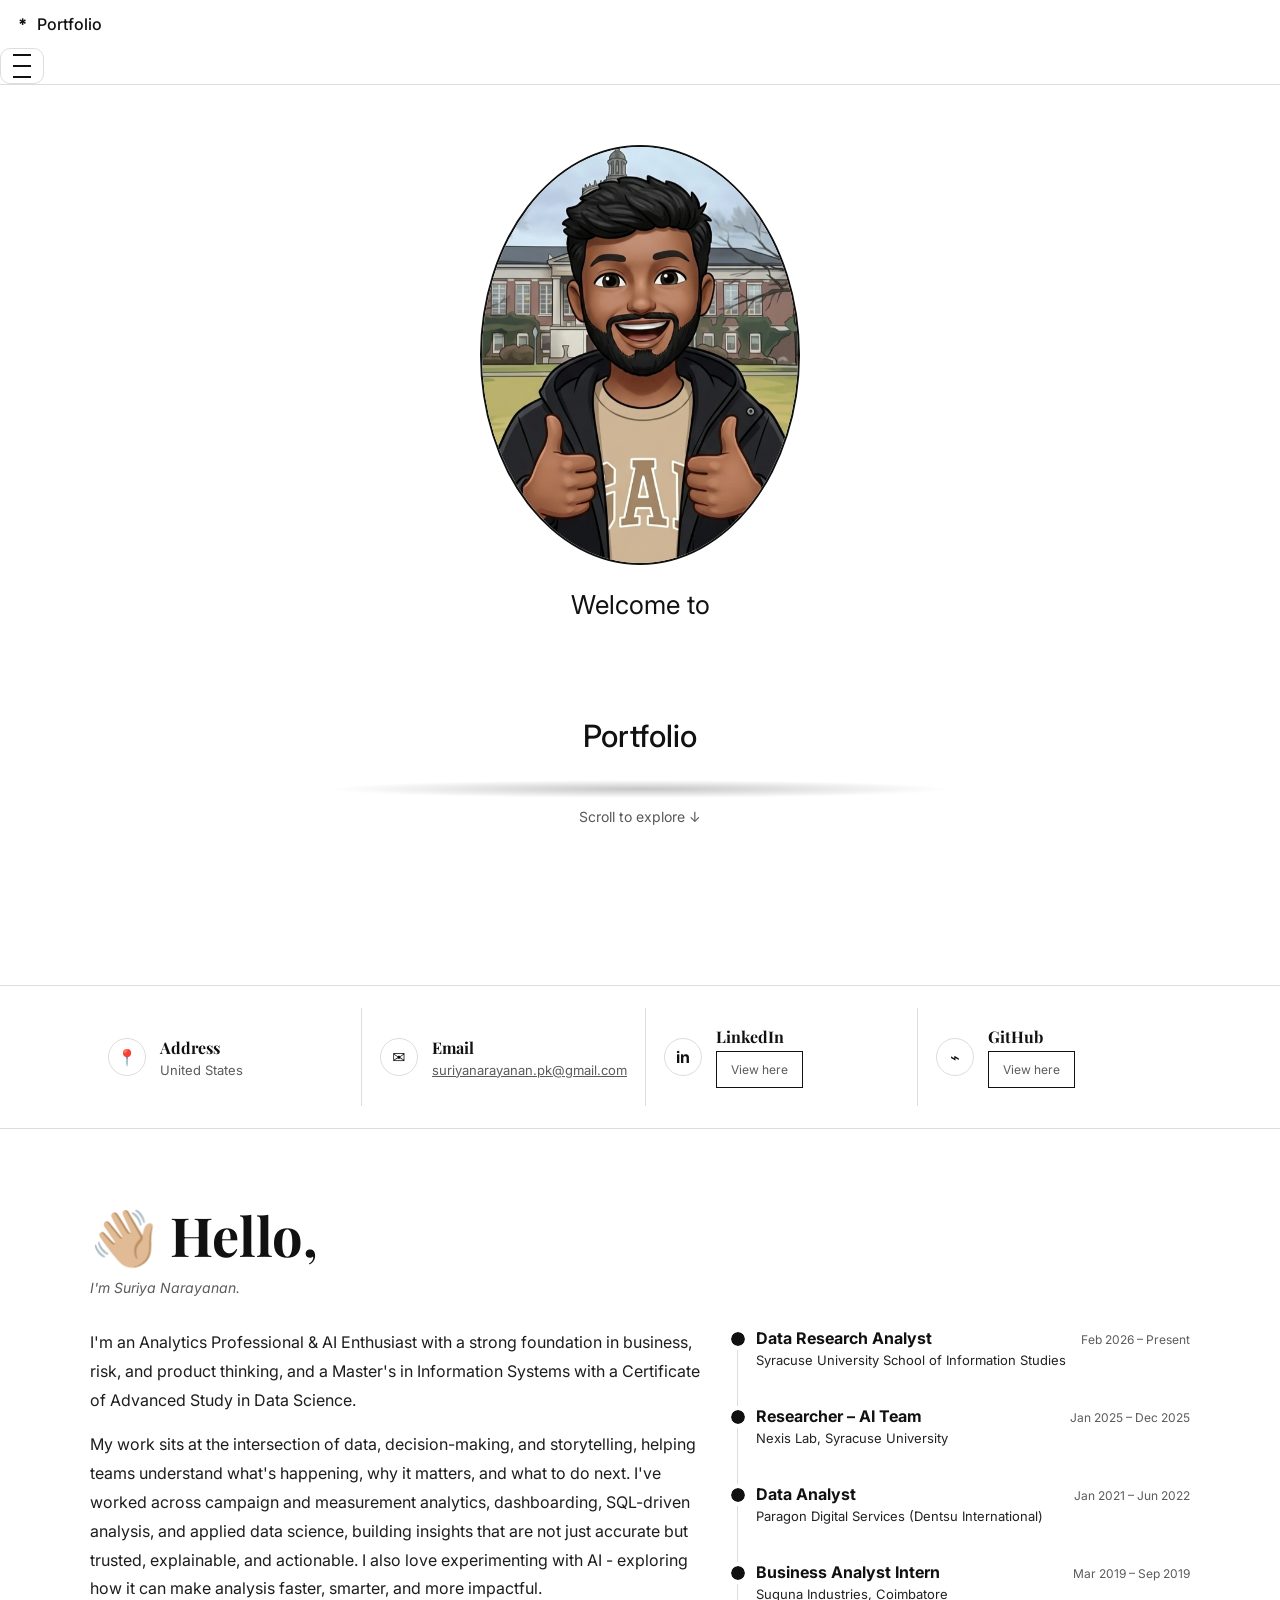
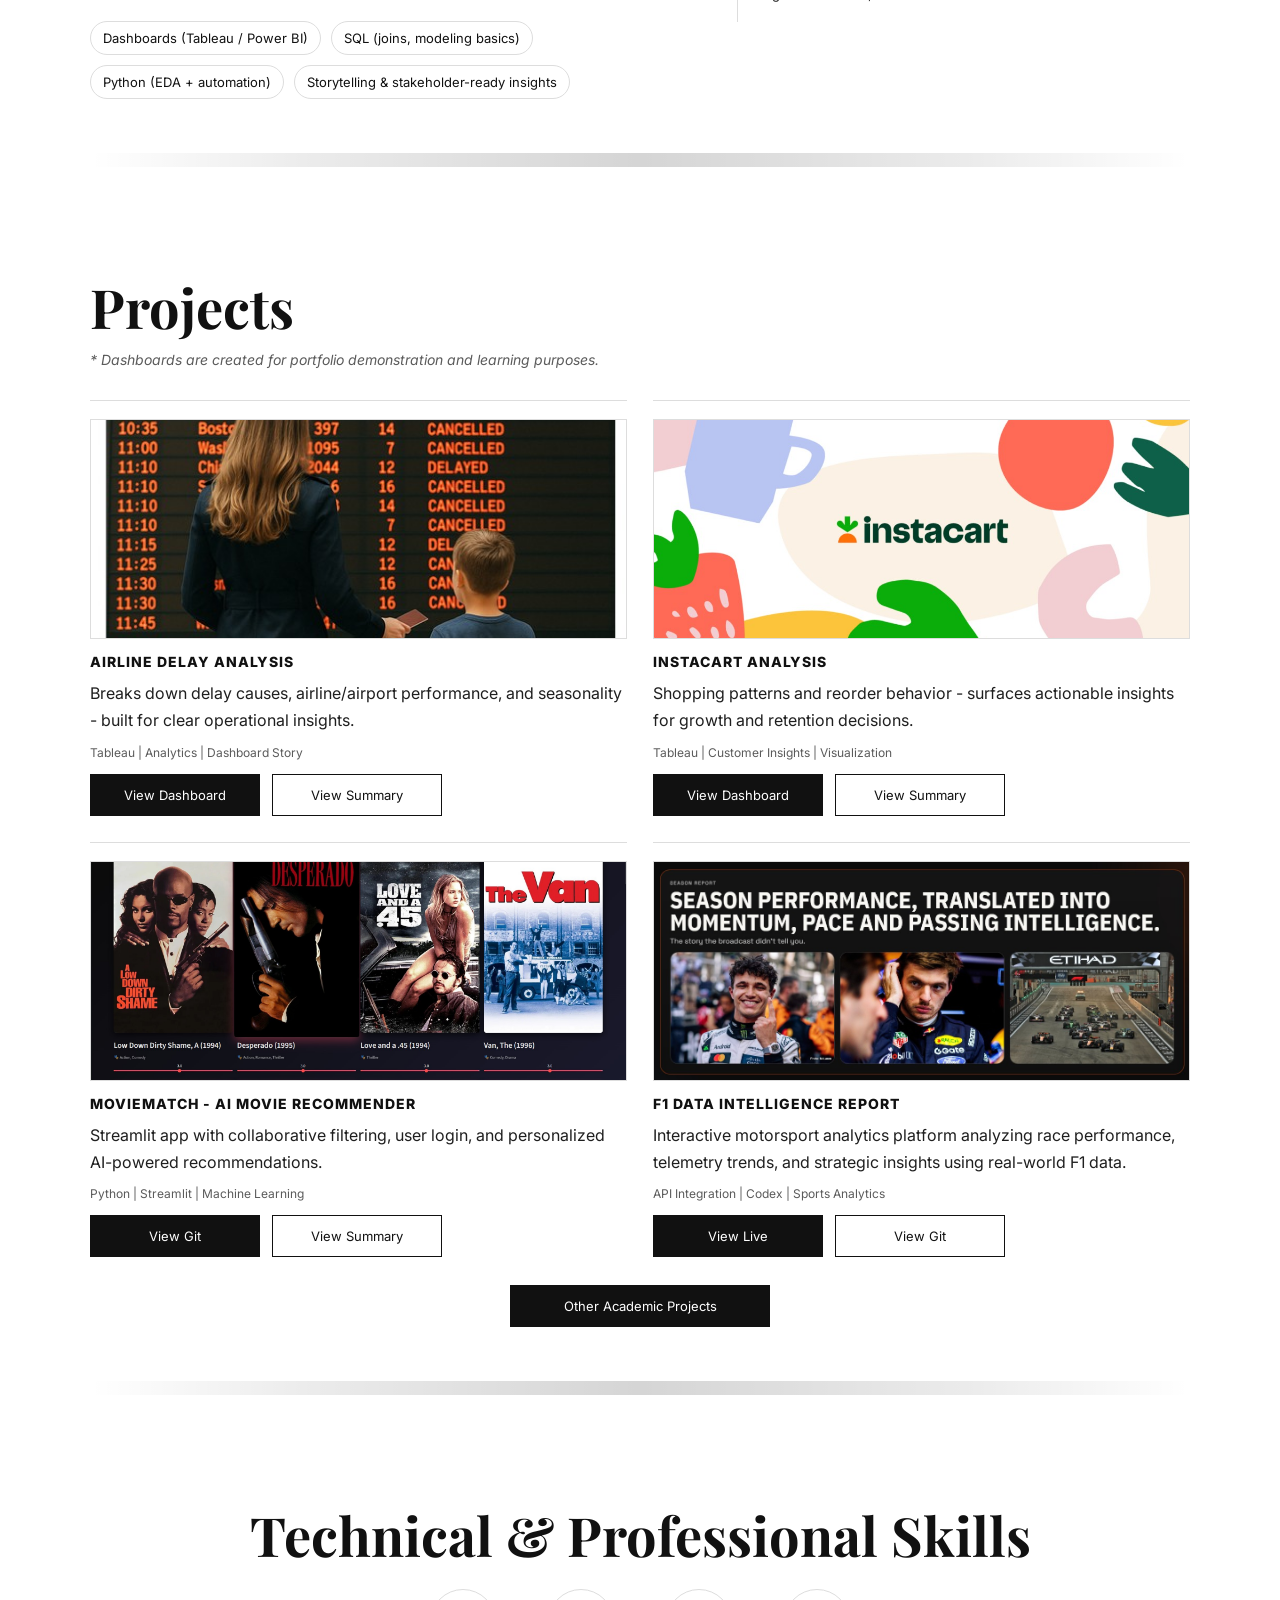
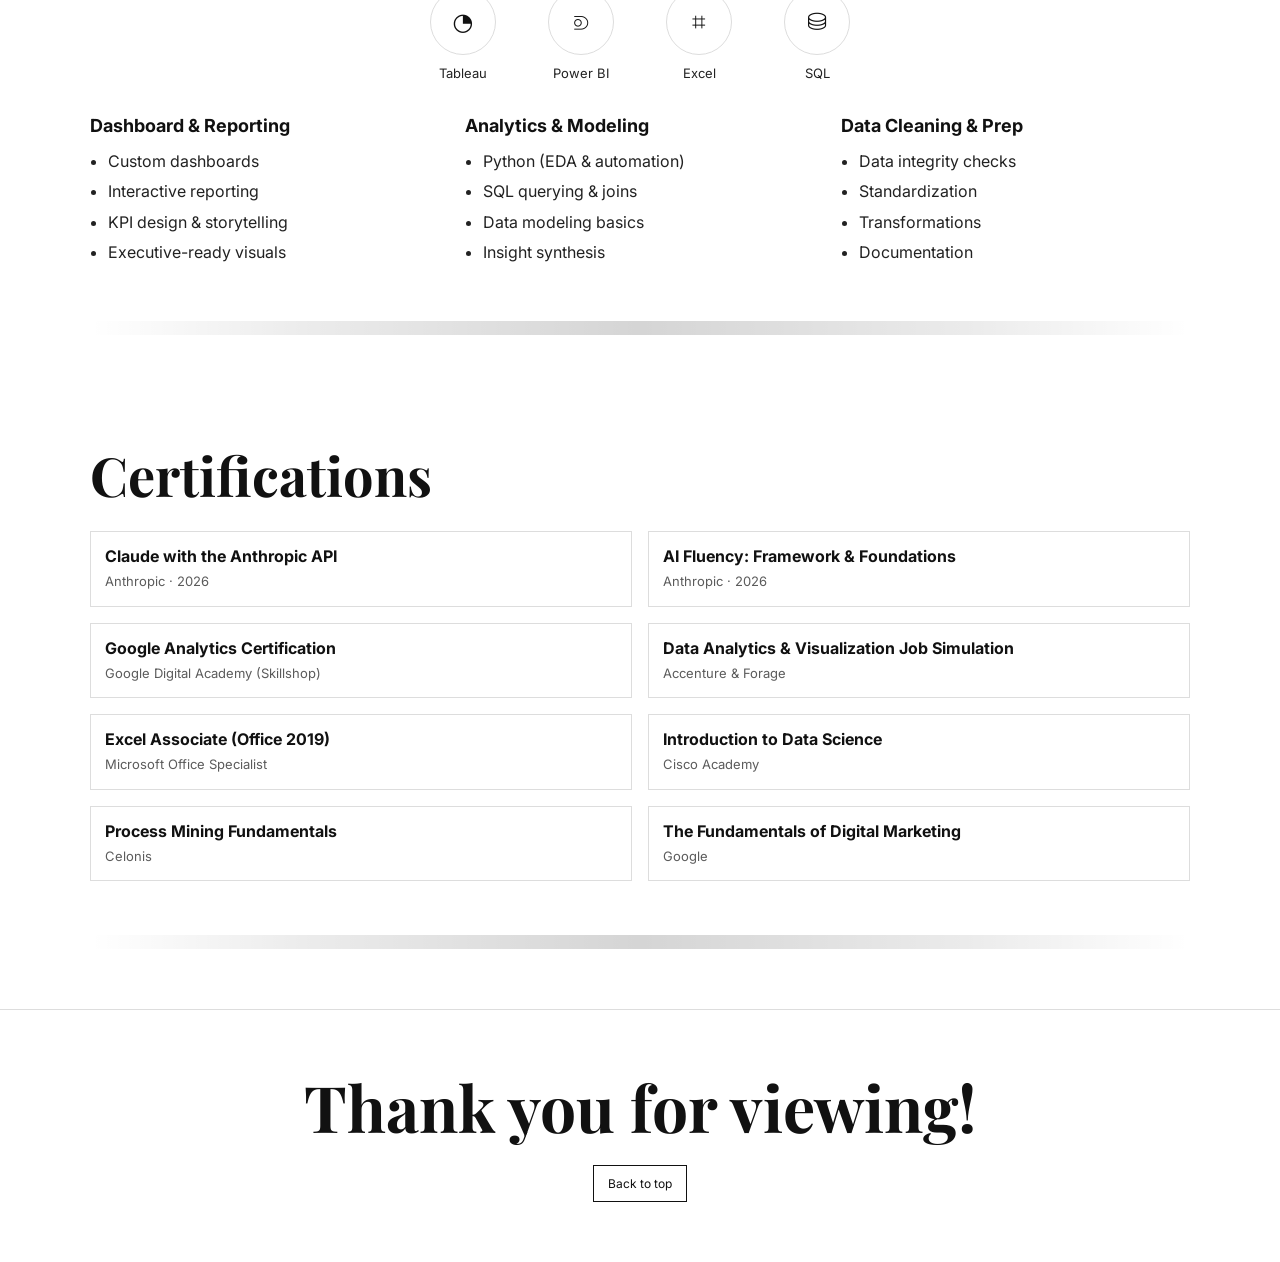
==== commit a030557d: "t2" ====
--- a/index.html
+++ b/index.html
@@ -11,7 +11,6 @@
   <link rel="preconnect" href="https://fonts.gstatic.com" crossorigin>
   <link href="https://fonts.googleapis.com/css2?family=Inter:wght@400;500;600&family=Playfair+Display:wght@500;600;700&display=swap" rel="stylesheet">
 </head>
-
 <body>
   <!-- Top bar -->
   <header class="topbar">
@@ -19,6 +18,8 @@
       <div class="brand">
         <span class="brand__mark">*</span>
         <a href="index.html" class="home-link">Portfolio</a>
+      </div>
+        <div id="topLangMount" data-no-translate="true"></div>
       </div>
 
       <button class="menuBtn" id="menuBtn" aria-label="Open navigation" aria-expanded="false">
@@ -424,5 +425,6 @@
     }, 600);
   });
 </script>
+<script src="translate.js"></script>
 </body>
 </html>
--- a/style.css
+++ b/style.css
@@ -583,4 +583,47 @@
 .hero_intro.animate {
   opacity: 1;
   transform: translateY(0);
+}
+
+.router-block {
+  margin-bottom: 40px;
+}
+
+.router-card {
+  padding: 18px;
+  border: 1px solid var(--border);
+  border-radius: 12px;
+  background: var(--surface);
+}
+
+.router-title {
+  font-family: var(--mono);
+  font-size: 12px;
+  letter-spacing: 0.08em;
+  text-transform: uppercase;
+  color: var(--accent);
+  margin-bottom: 6px;
+}
+
+.router-examples {
+  font-size: 13px;
+  color: var(--muted);
+  line-height: 1.6;
+}
+
+.router-note {
+  font-size: 13px;
+  color: var(--dim);
+  font-style: italic;
+}
+
+.project-hidden {
+  display: none !important;
+}
+
+#topLangMount {
+  margin-left: auto;
+  display: flex;
+  align-items: center;
+  justify-content: flex-end;
 }
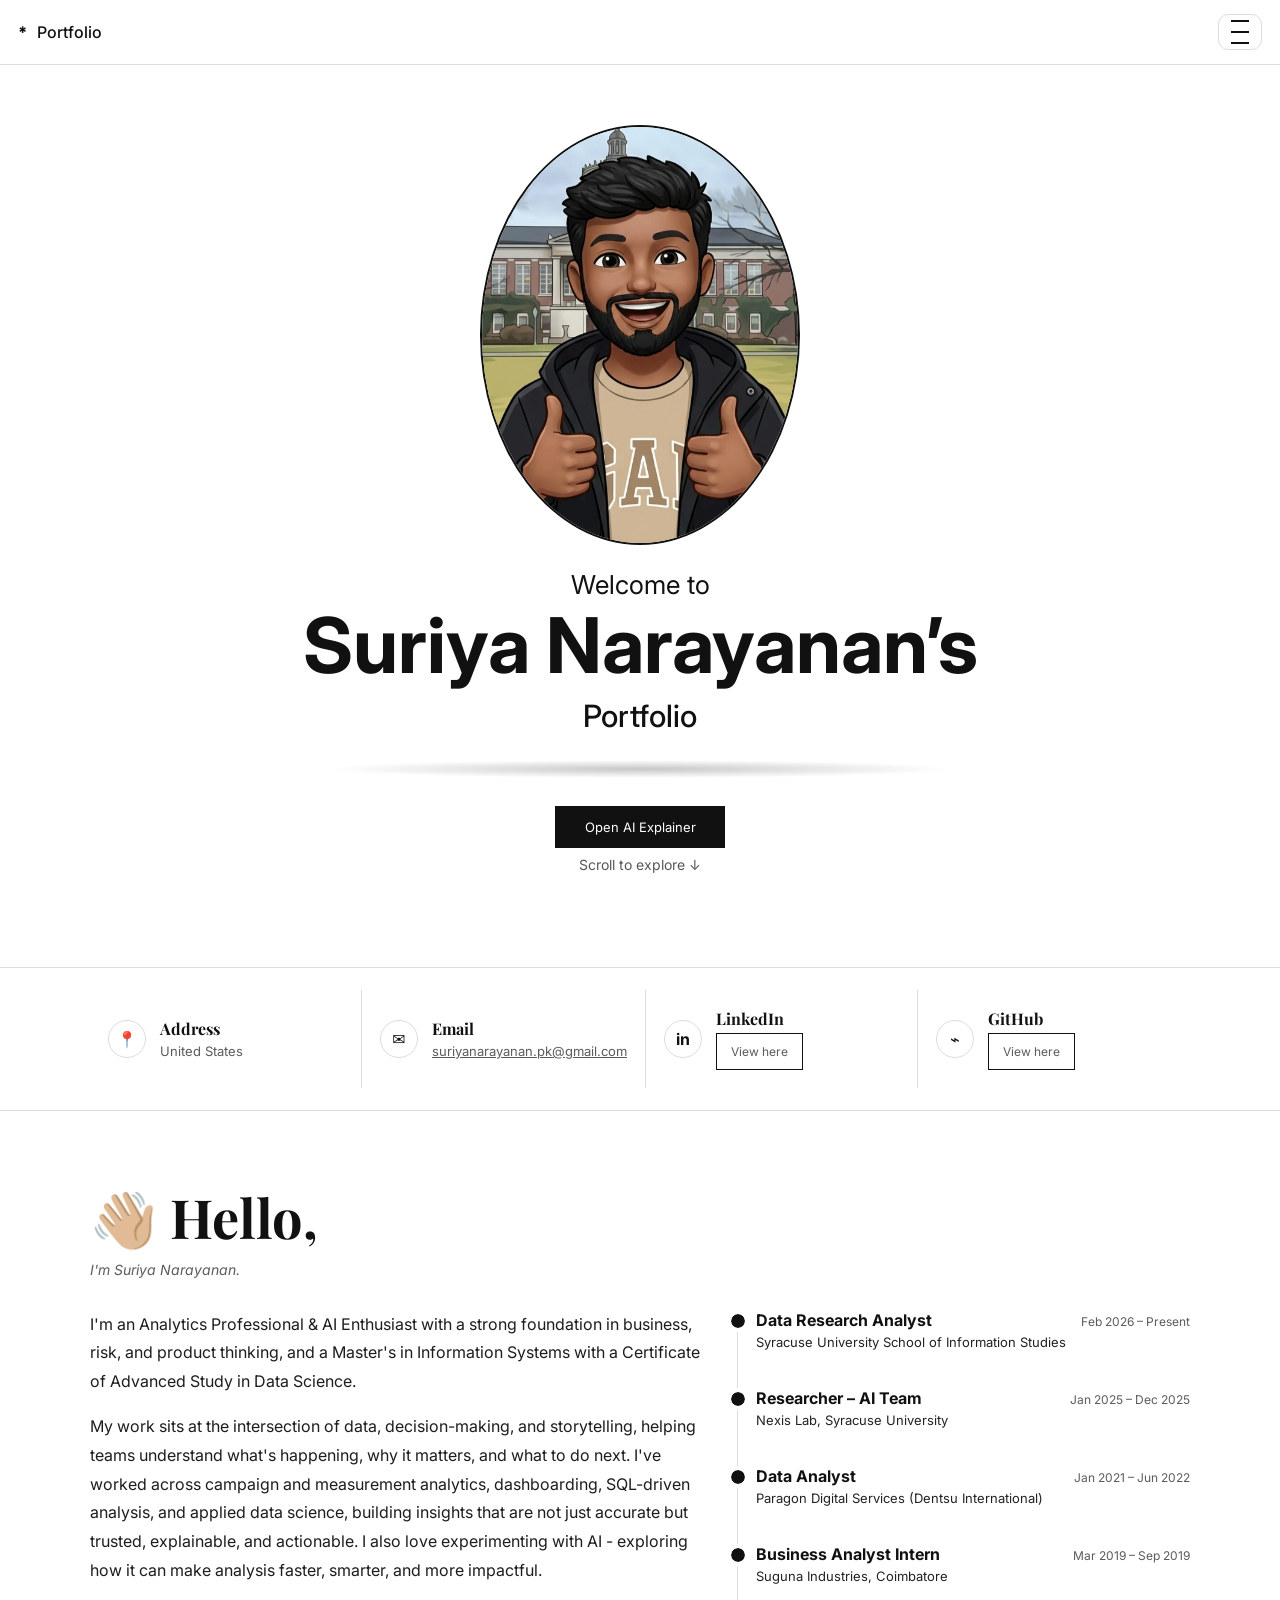
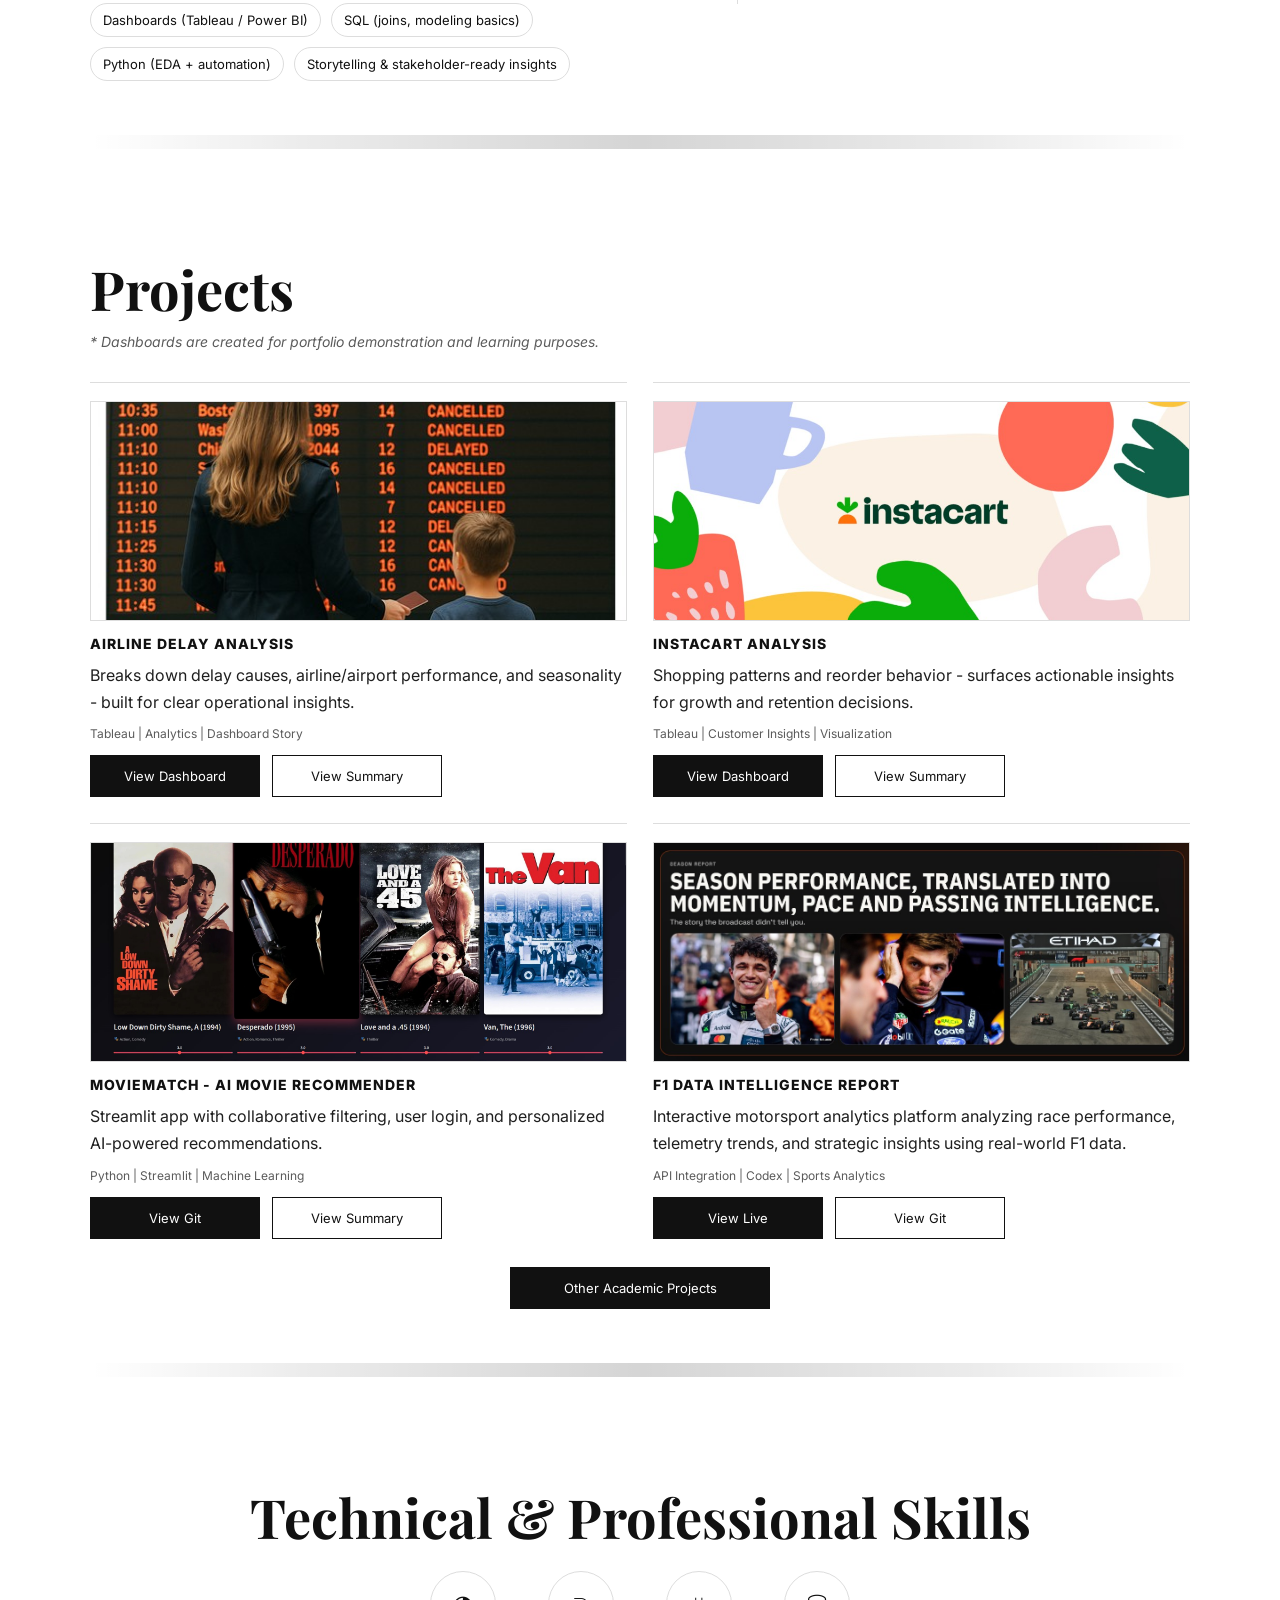
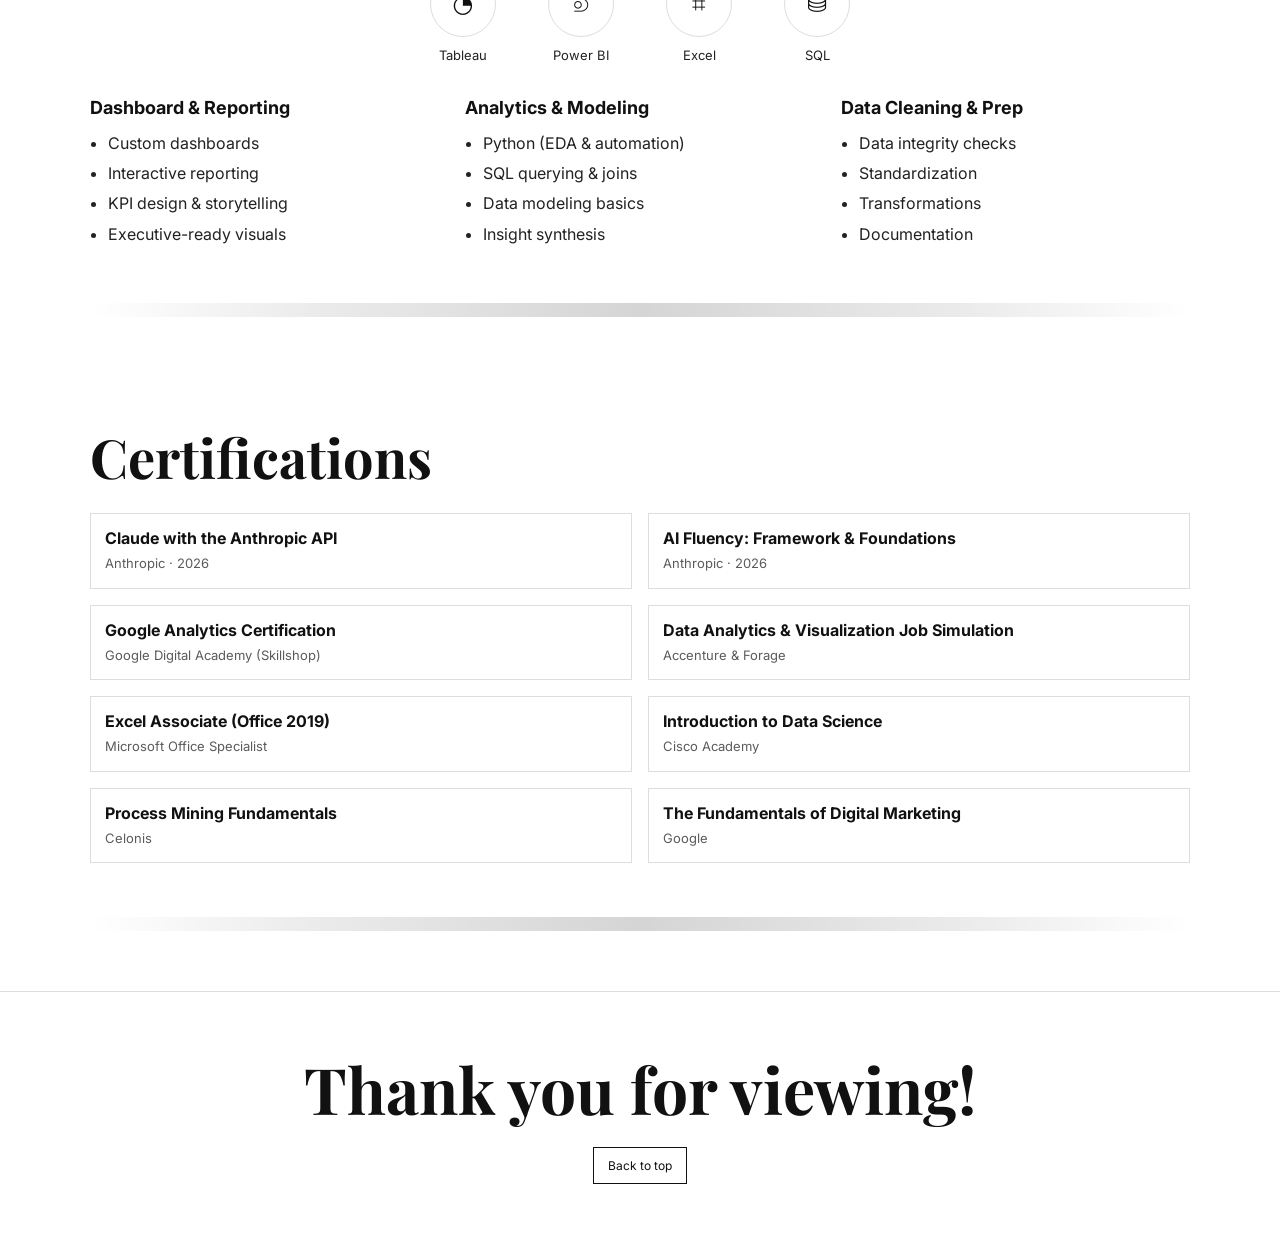
==== commit 983b747e: "codex updates" ====
--- a/index.html
+++ b/index.html
@@ -19,12 +19,14 @@
         <span class="brand__mark">*</span>
         <a href="index.html" class="home-link">Portfolio</a>
       </div>
+
+      <div class="topbar__actions">
         <div id="topLangMount" data-no-translate="true"></div>
-      </div>
-
-      <button class="menuBtn" id="menuBtn" aria-label="Open navigation" aria-expanded="false">
-        <span></span><span></span><span></span>
-      </button>
+
+        <button class="menuBtn" id="menuBtn" aria-label="Open navigation" aria-expanded="false">
+          <span></span><span></span><span></span>
+        </button>
+      </div>
     </div>
 
     <!-- Slide-down menu -->
@@ -57,6 +59,10 @@
 
     <div class="brush_divider" aria-hidden="true"></div>
 
+    <div class="centerCta">
+      <a class="btn btnPrimary" href="ai-explainer.html">Open AI Explainer</a>
+    </div>
+
     <p class="hero_scroll">Scroll to explore ↓</p>
 
   </div>
@@ -403,26 +409,27 @@
         <a class="miniBtn" href="#top">Back to top</a>
       </div>
     </footer>
-  </main>
-
+</script>
   <script src="script.js"></script>
-   </section>
-
-  
+
   <script>
   window.addEventListener("DOMContentLoaded", () => {
     const avatar = document.getElementById("heroAvatar");
-    const intro = document.getElementById("heroIntro");
-
-    // Show Hello first
-    setTimeout(() => {
-      intro.classList.add("animate");
-    }, 200);
-
-    // Then animate avatar
-    setTimeout(() => {
-      avatar.classList.add("animate");
-    }, 600);
+    const intro = document.getElementById("heroIntro") || document.querySelector('.hero_kicker');
+
+    // Show intro text first (guarded)
+    if (intro) {
+      setTimeout(() => {
+        try { intro.classList.add("animate"); } catch (e) { /* safe */ }
+      }, 200);
+    }
+
+    // Then animate avatar (guarded)
+    if (avatar) {
+      setTimeout(() => {
+        try { avatar.classList.add("animate"); } catch (e) { /* safe */ }
+      }, 600);
+    }
   });
 </script>
 <script src="translate.js"></script>
--- a/style.css
+++ b/style.css
@@ -37,6 +37,13 @@
   align-items:center;
   justify-content:space-between;
   padding:14px 18px;
+}
+/* actions group for translator + menu */
+.topbar__actions{
+  margin-left: auto;
+  display:flex;
+  gap:10px;
+  align-items:center;
 }
 .brand{
   display:flex;
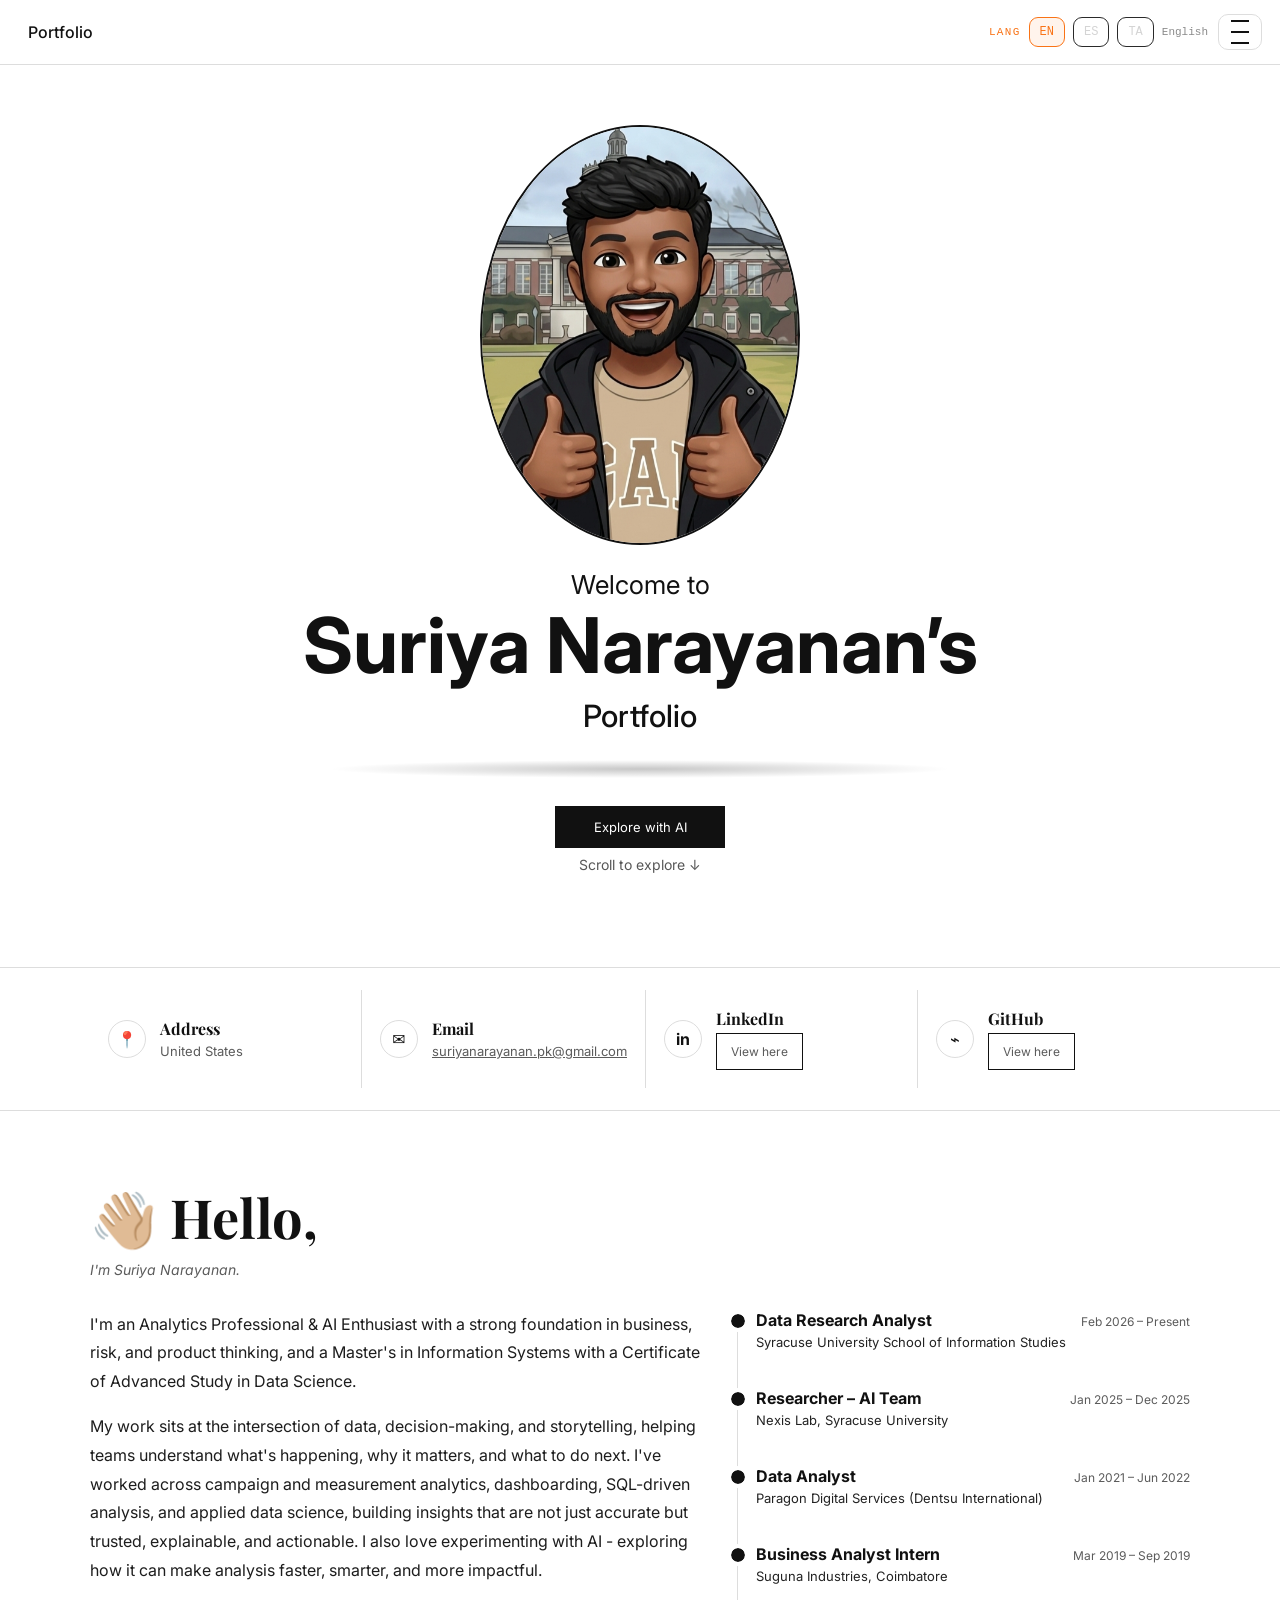
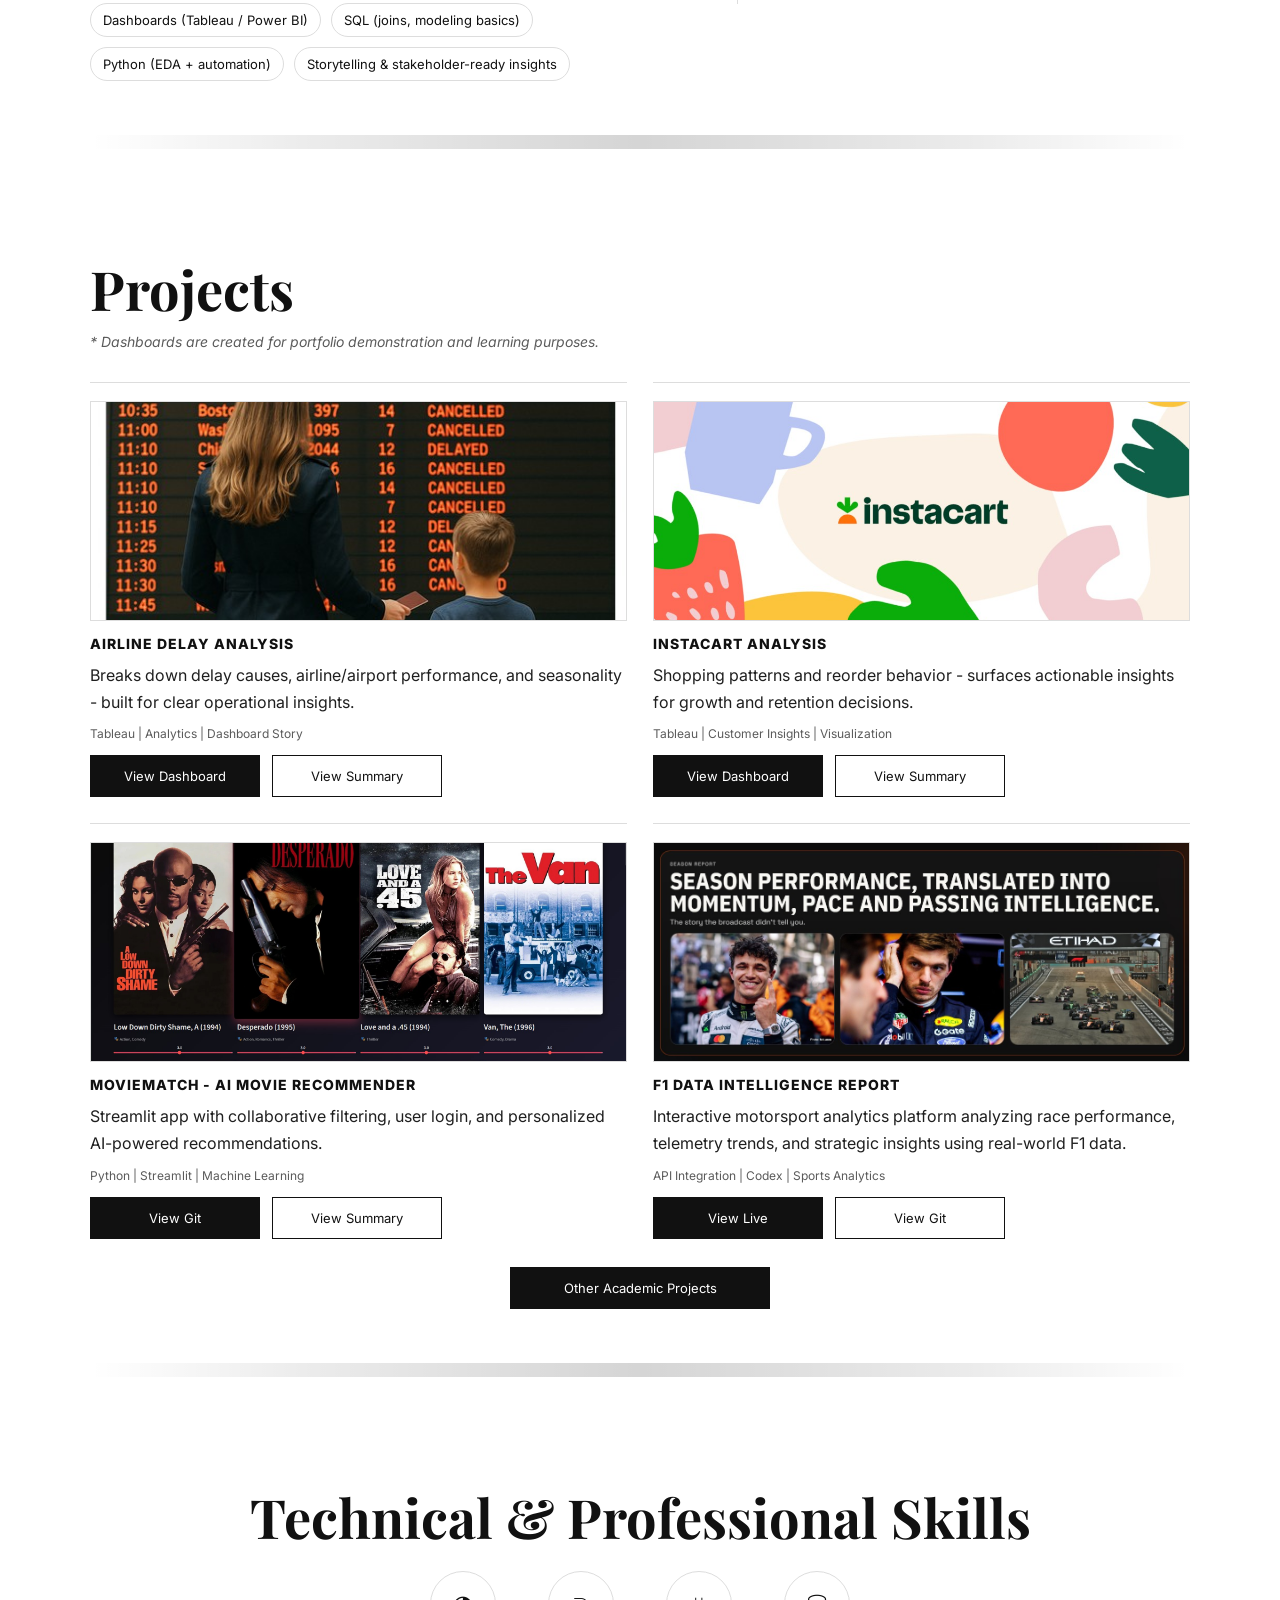
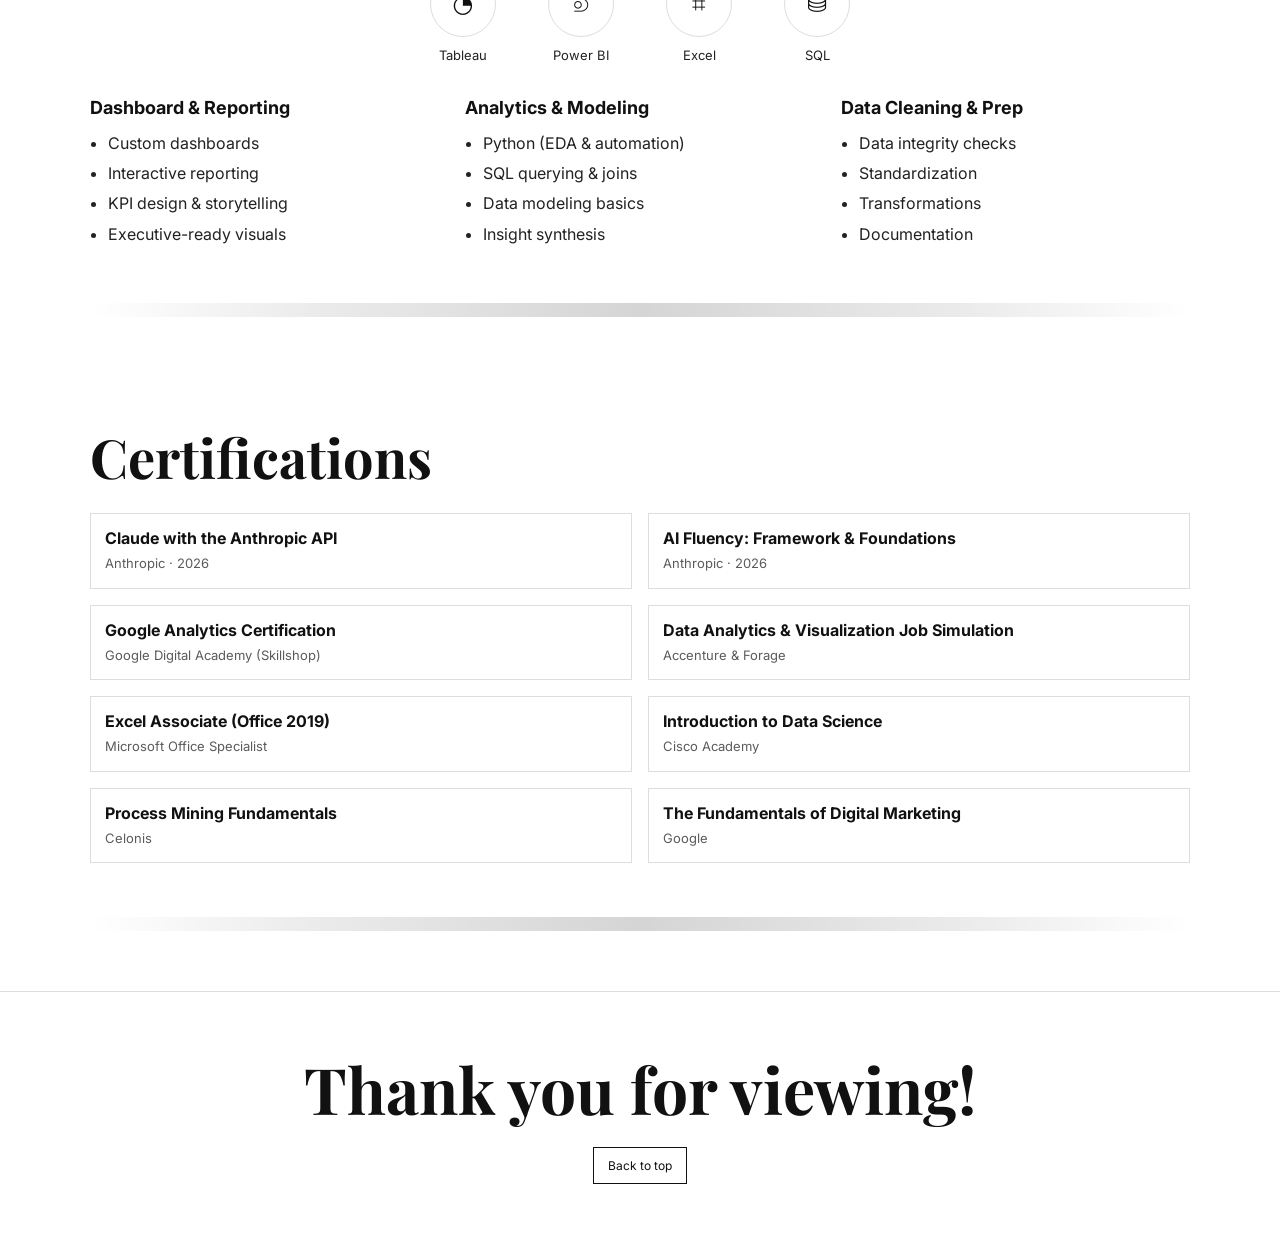
==== commit 0250bf06: "Final Version" ====
--- a/index.html
+++ b/index.html
@@ -16,7 +16,7 @@
   <header class="topbar">
     <div class="topbar__inner">
       <div class="brand">
-        <span class="brand__mark">*</span>
+        <span class="brand__mark"></span>
         <a href="index.html" class="home-link">Portfolio</a>
       </div>
 
@@ -60,7 +60,7 @@
     <div class="brush_divider" aria-hidden="true"></div>
 
     <div class="centerCta">
-      <a class="btn btnPrimary" href="ai-explainer.html">Open AI Explainer</a>
+      <a class="btn btnPrimary" href="ai-explainer.html">Explore with AI</a>
     </div>
 
     <p class="hero_scroll">Scroll to explore ↓</p>
